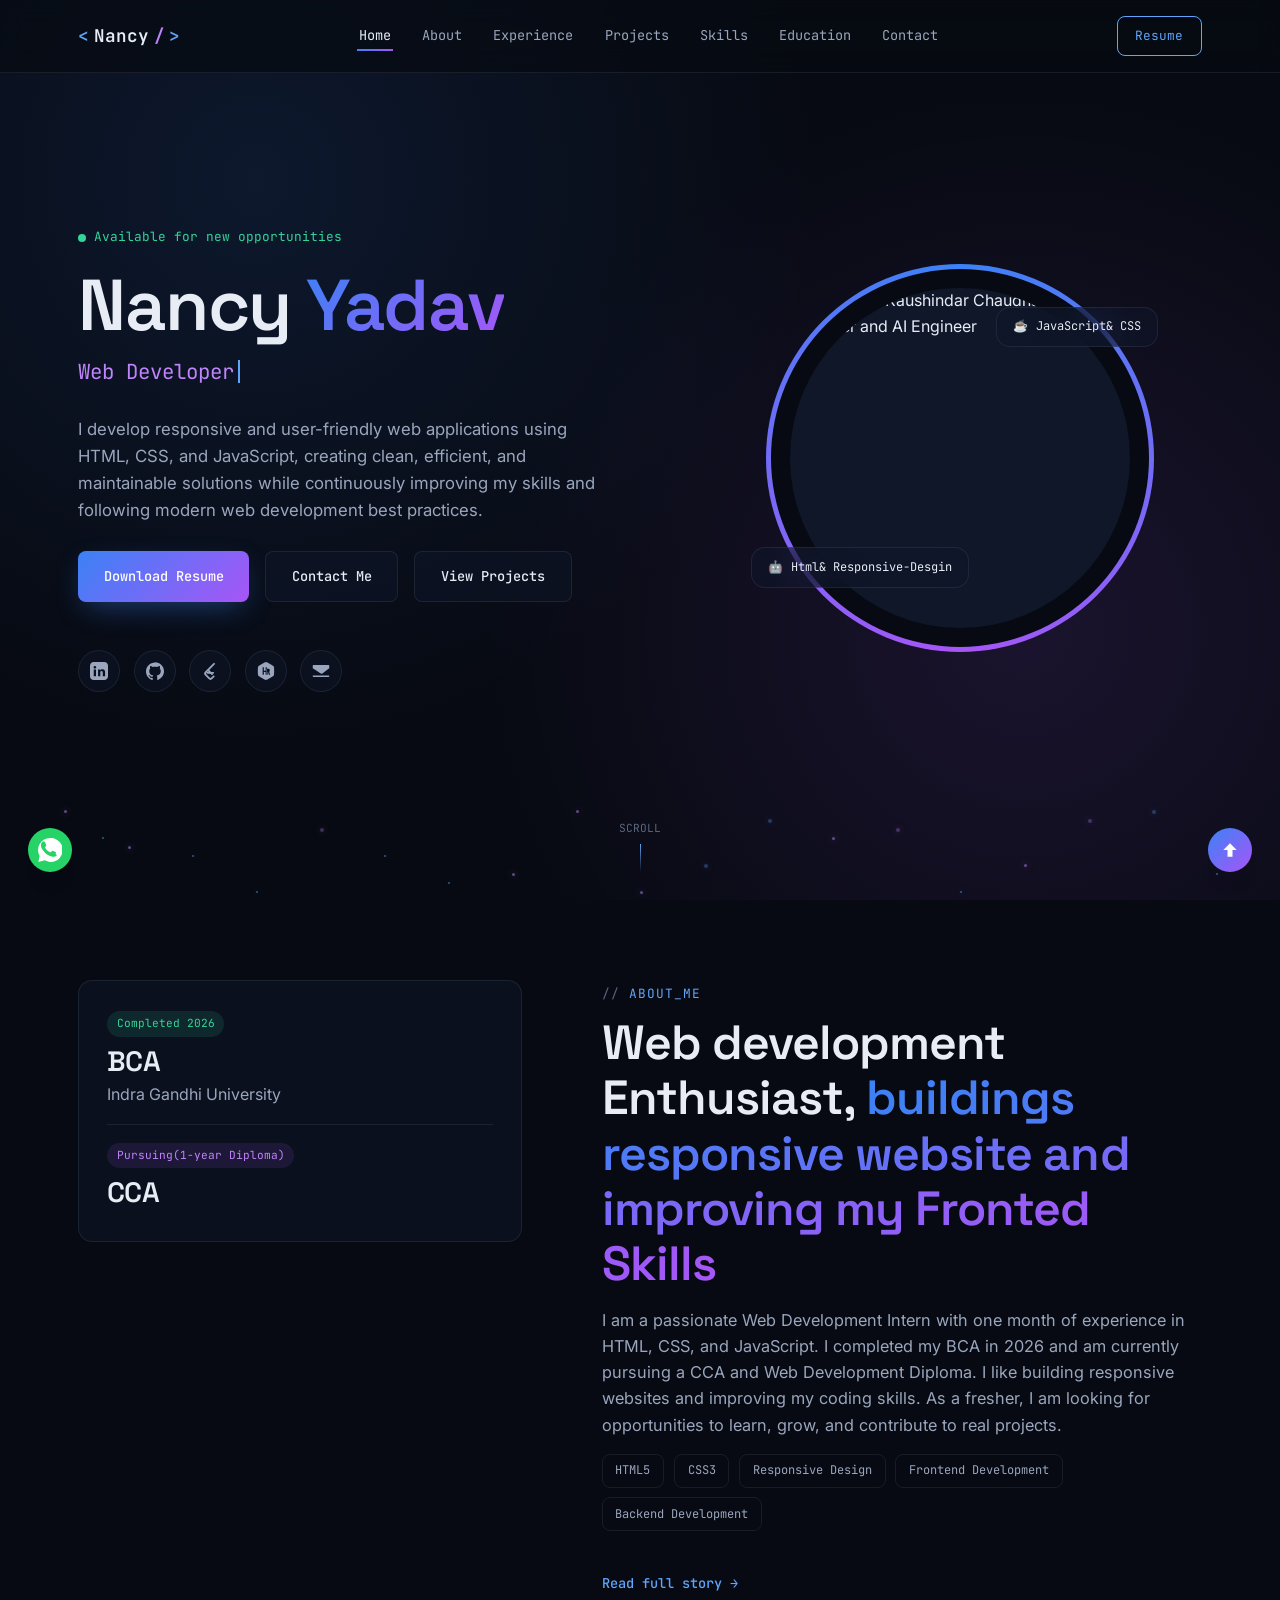
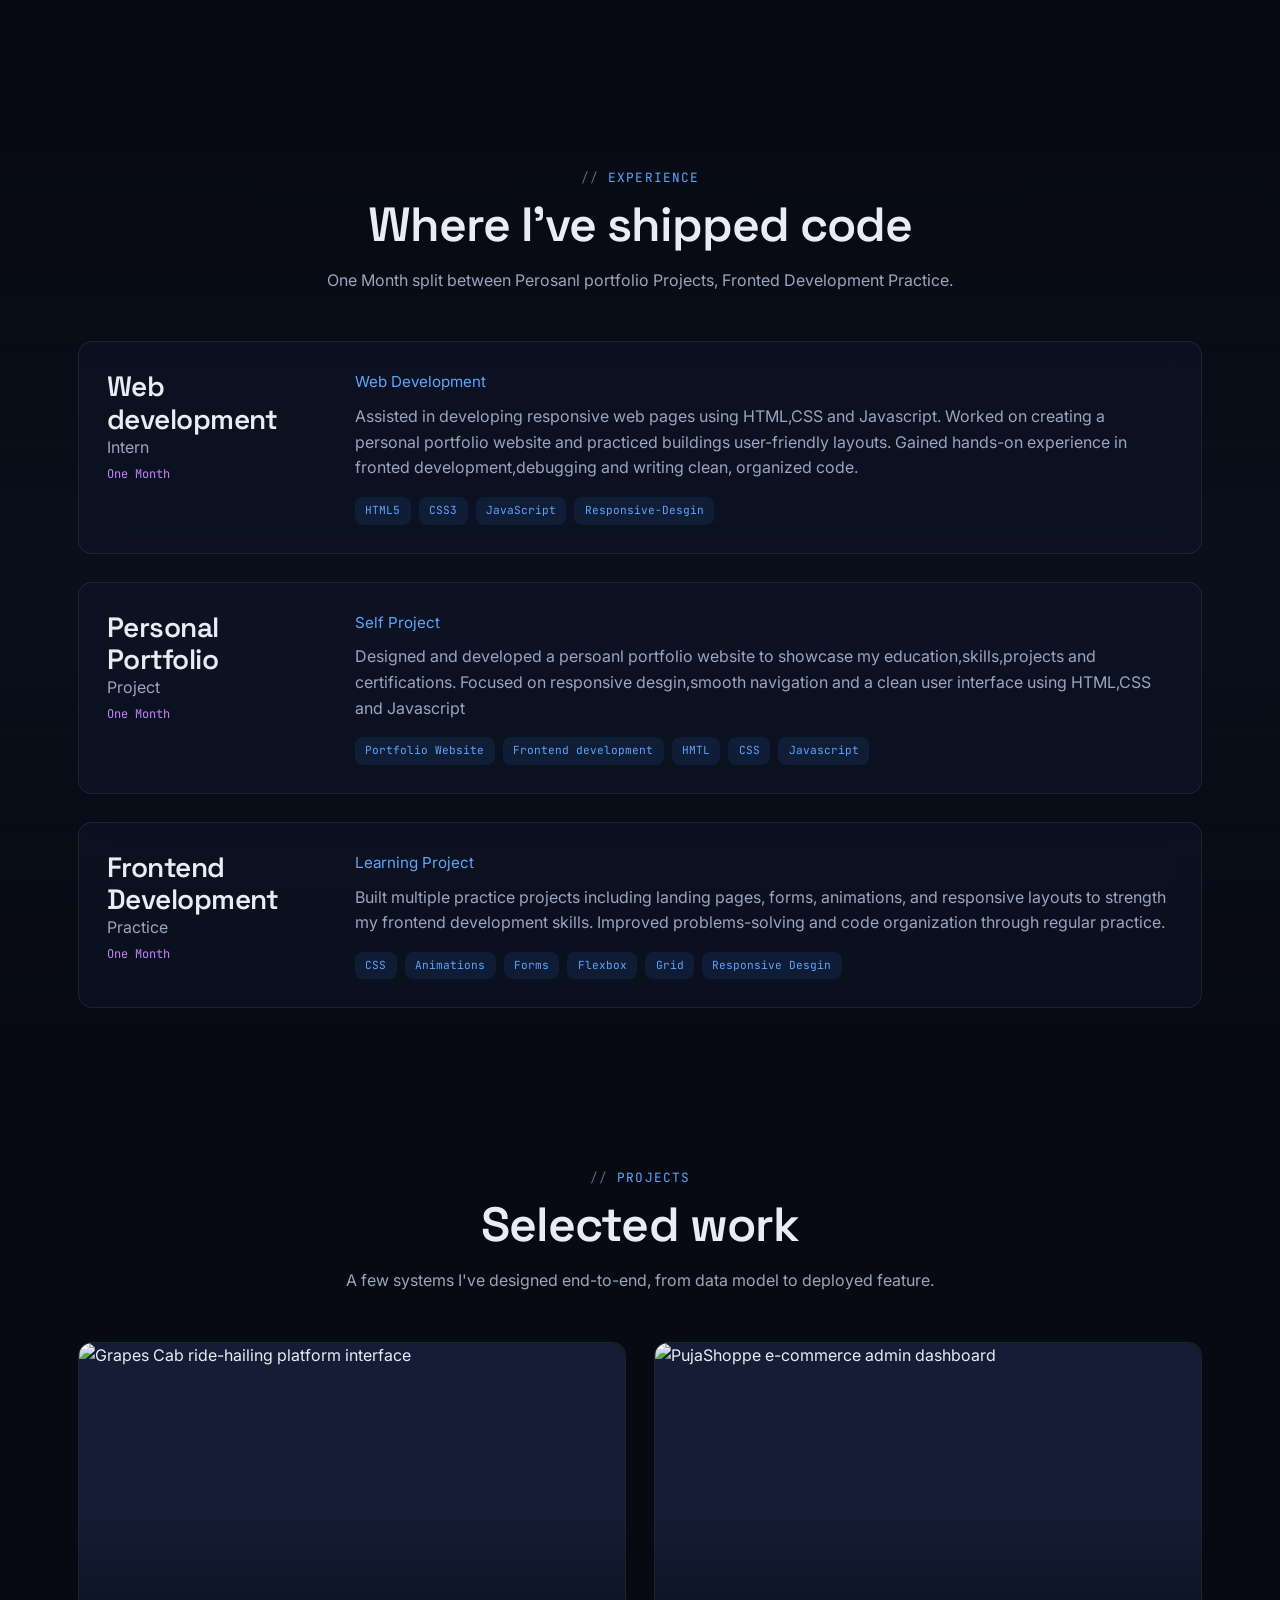
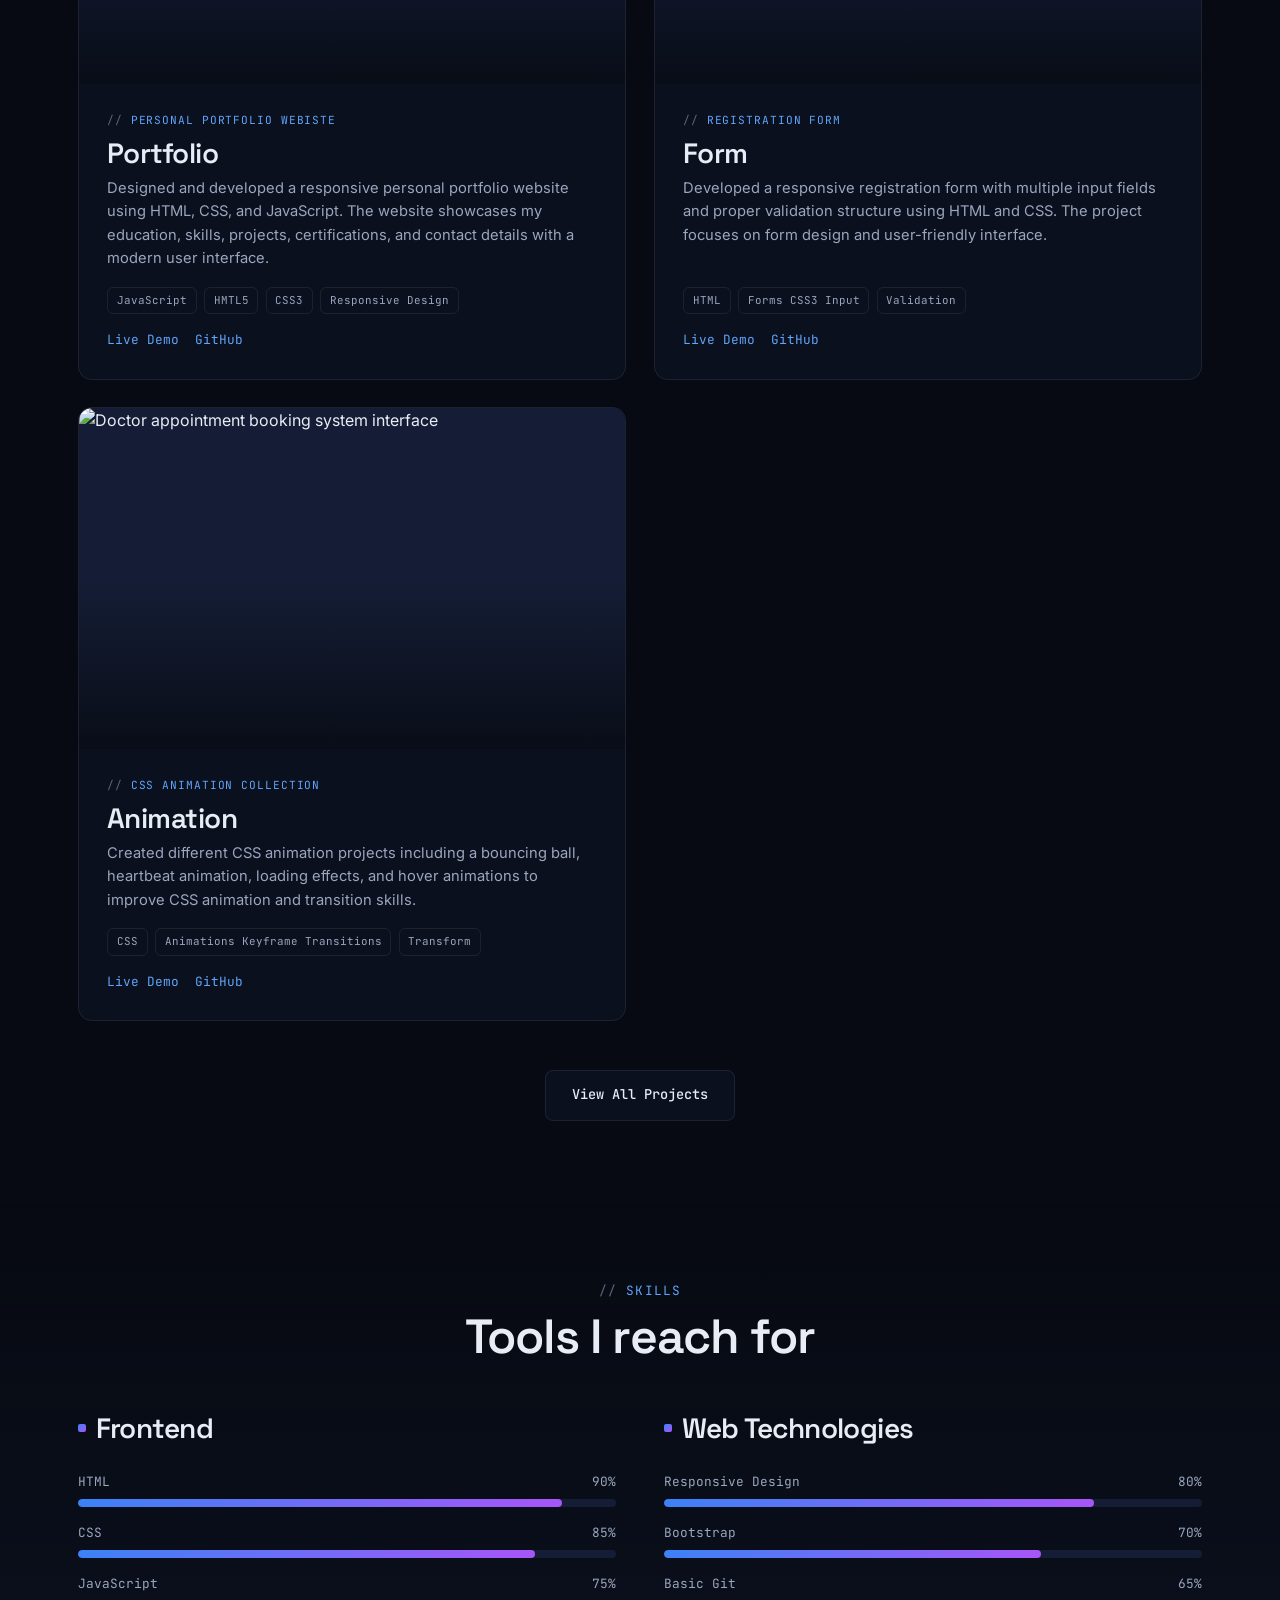
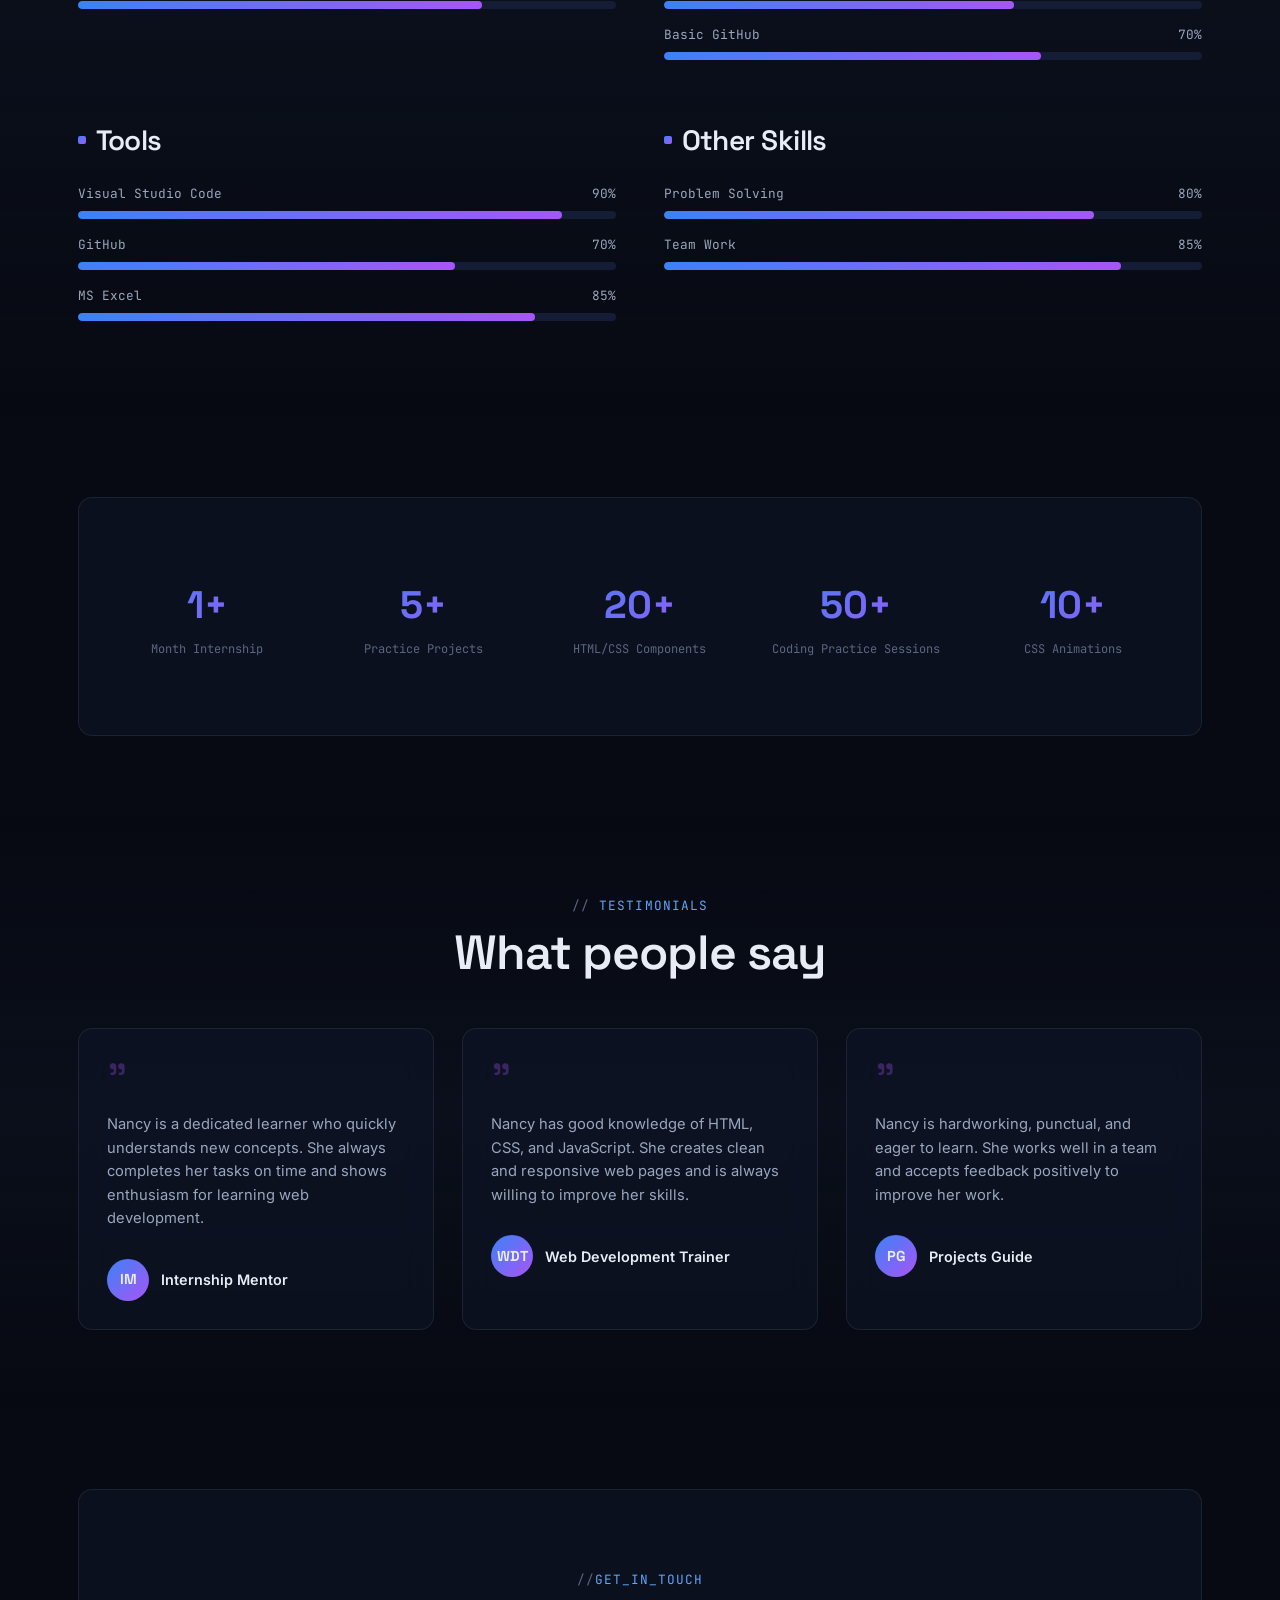
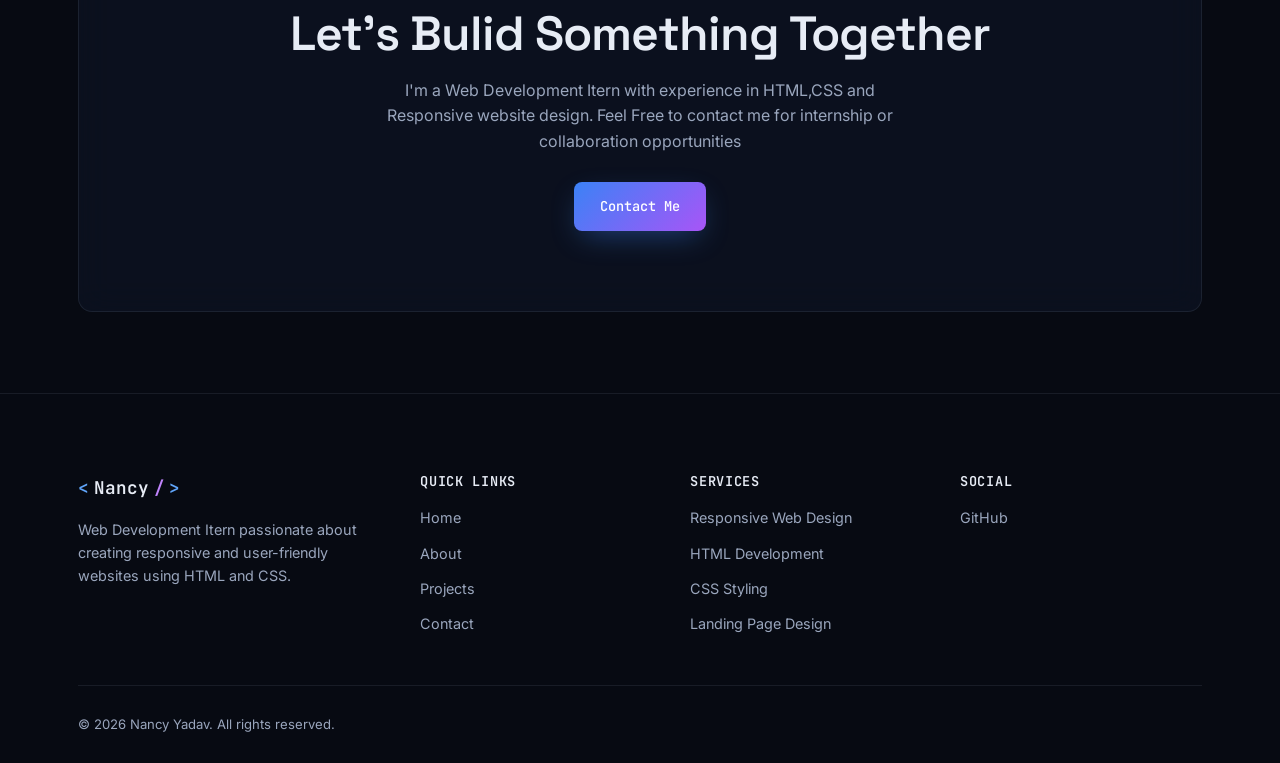
==== index.html @ 1455c785 "Add files via upload" ====
<!DOCTYPE html>
<html lang="en">
<head>
  <!-- ============ META / SEO ============ -->
  <meta charset="UTF-8">
  <meta name="viewport" content="width=device-width, initial-scale=1.0">
  <title>Nancy | Web Developer Portfolio</title>
  <meta name="description" content="Nancy personal portfolio showcasing web Development projects, Html,CSS Javascript Skills, internship experience and reponsive website deigns.">
  <meta name="keywords" content="Nancy, Web development, Front-End developer,Html, CSS,Javascript, Responsive Design, portfolio, Web development">
  <meta name="Author" content="Nancy">
  <meta name="google-site-verification" content="4IBK3HDi5_YxdnVA-ZzC8SNw-25kPVwUrpj1m1ZrVto" />
  <link rel="canonical" href="https://kaushindar.dev/">


  <!-- Open Graph -->
  <meta property="og:title" content="Kaushindar Chaudhary | Software Engineer & AI Engineer">
  <meta property="og:description" content="Software Engineer, AI Engineer, Java Backend Developer and Trainer — explore my projects, experience and skills.">
  <meta property="og:type" content="website">
  <meta property="og:url" content="https://kaushindar.dev/">
  <meta property="og:image" content="assets/images/profile.png">

  <!-- Twitter Card -->
  <meta name="twitter:card" content="summary_large_image">
  <meta name="twitter:title" content="Kaushindar Chaudhary | Software Engineer & AI Engineer">
  <meta name="twitter:description" content="Software Engineer, AI Engineer, Java Backend Developer and Trainer.">
  <meta name="twitter:image" content="assets/images/profile.png">

  <!-- Favicon -->
  <link rel="icon" type="image/png" href="assets/icons/favicon.png">

  <!-- ============ STYLESHEETS ============ -->
  <link rel="stylesheet" href="style.css">
  <link rel="stylesheet" href="responsive.css">
  <link rel="stylesheet" href="animations.css">
</head>
<body>

  <!-- ============================================================
       PAGE LOAD ANIMATION (CSS-only, fades out automatically)
       ============================================================ -->
  <div class="page-loader" aria-hidden="true">
    <div class="loader-mark"><span>&lt;</span><span>/</span><span>&gt;</span></div>
  </div>

  <!-- ============================================================
       CSS-ONLY ANIMATED PARTICLE BACKGROUND
       ============================================================ -->
  <div class="bg-fx" aria-hidden="true">
    <span></span><span></span><span></span><span></span><span></span>
    <span></span><span></span><span></span><span></span><span></span>
    <span></span><span></span><span></span><span></span><span></span>
    <span></span><span></span><span></span><span></span><span></span>
  </div>

  <!-- ============================================================
       NAVIGATION BAR
       ============================================================ -->
  <header>
    <nav class="navbar" aria-label="Primary navigation">
      <div class="container nav-inner">
        <a href="index.html" class="logo"><span class="bracket">&lt;</span>Nancy<span class="dot">/</span><span class="bracket">&gt;</span></a>

        <input type="checkbox" id="nav-toggle" class="nav-toggle-checkbox">

        <ul class="nav-links">
          <li><a href="index.html#home" class="active">Home</a></li>
          <li><a href="about.html">About</a></li>
          <li><a href="index.html#experience">Experience</a></li>
          <li><a href="projects.html">Projects</a></li>
          <li><a href="index.html#skills">Skills</a></li>
          <li><a href="about.html#education">Education</a></li>
          <li><a href="contact.html">Contact</a></li>
        </ul>

        <div class="nav-cta">
          <a href="assets/resume/Kaushindar_Resume.pdf" class="btn-resume-nav" download>Resume</a>
          <label for="nav-toggle" class="nav-toggle-label" aria-label="Toggle menu">
            <span></span><span></span><span></span>
          </label>
        </div>
      </div>
    </nav>
  </header>

  <main>
    <!-- ============================================================
         HERO SECTION
         ============================================================ -->
    <section class="hero" id="home">
      <div class="container hero-inner">

        <div class="hero-content reveal">
          <div class="hero-eyebrow"><span class="status-dot" aria-hidden="true"></span> Available for new opportunities</div>

          <h1 class="hero-name">Nancy <span class="gradient-text">Yadav</span></h1>

          <div class="typing-roles" aria-label="Software Engineer, AI Engineer, Java Backend Developer, Trainer">
            <span class="role-text">Web Developer</span><span class="cursor" aria-hidden="true"></span>
          </div>

          <p class="hero-intro">
            I develop responsive and user-friendly web applications using HTML, CSS, and JavaScript, creating clean, efficient, and maintainable solutions while continuously improving my skills and following modern web development best practices.
          </p>

          <div class="hero-ctas">
            <a href="assets/resume/Kaushindar_Resume.pdf" class="btn btn-primary" download>Download Resume</a>
            <a href="contact.html" class="btn btn-outline">Contact Me</a>
            <a href="projects.html" class="btn btn-outline">View Projects</a>
          </div>

          <div class="hero-socials" aria-label="Social media links">
            <a href="https://linkedin.com/in/kaushindar" class="social-icon" target="_blank" rel="noopener" aria-label="LinkedIn">
              <svg viewBox="0 0 24 24"><path d="M19 0h-14c-2.76 0-5 2.24-5 5v14c0 2.76 2.24 5 5 5h14c2.76 0 5-2.24 5-5v-14c0-2.76-2.24-5-5-5zm-11 19h-3v-9h3v9zm-1.5-10.27c-.97 0-1.75-.79-1.75-1.76s.78-1.76 1.75-1.76 1.75.79 1.75 1.76-.78 1.76-1.75 1.76zm13.5 10.27h-3v-4.5c0-1.07-.02-2.45-1.5-2.45-1.5 0-1.73 1.17-1.73 2.37v4.58h-3v-9h2.88v1.23h.04c.4-.75 1.38-1.54 2.84-1.54 3.04 0 3.6 2 3.6 4.59v4.72z"/></svg>
            </a>
            <a href="https://github.com/kaushindar" class="social-icon" target="_blank" rel="noopener" aria-label="GitHub">
              <svg viewBox="0 0 24 24"><path d="M12 .5c-6.63 0-12 5.37-12 12 0 5.3 3.44 9.8 8.21 11.39.6.11.82-.26.82-.58 0-.29-.01-1.04-.02-2.04-3.34.72-4.04-1.61-4.04-1.61-.55-1.39-1.34-1.76-1.34-1.76-1.09-.75.08-.73.08-.73 1.2.08 1.84 1.24 1.84 1.24 1.07 1.83 2.81 1.3 3.5.99.11-.78.42-1.3.76-1.6-2.67-.3-5.47-1.34-5.47-5.93 0-1.31.47-2.38 1.24-3.22-.12-.3-.54-1.52.12-3.18 0 0 1.01-.32 3.3 1.23.96-.27 1.98-.4 3-.4s2.04.13 3 .4c2.29-1.55 3.3-1.23 3.3-1.23.66 1.66.24 2.88.12 3.18.77.84 1.24 1.91 1.24 3.22 0 4.6-2.81 5.62-5.49 5.92.43.37.81 1.1.81 2.22 0 1.6-.01 2.89-.01 3.29 0 .32.21.7.82.58 4.77-1.59 8.21-6.09 8.21-11.39 0-6.63-5.37-12-12-12z"/></svg>
            </a>
            <a href="https://leetcode.com/kaushindar" class="social-icon" target="_blank" rel="noopener" aria-label="LeetCode">
              <svg viewBox="0 0 24 24"><path d="M16.5 1.5l-9 9-2 2a4 4 0 0 0 0 5.66l4.3 4.3a4 4 0 0 0 5.66 0l2.3-2.3a1.2 1.2 0 0 0-1.7-1.7l-2.3 2.3a1.6 1.6 0 0 1-2.26 0l-4.3-4.3a1.6 1.6 0 0 1 0-2.26l2-2 4.7 4.7a1.2 1.2 0 0 0 1.7-1.7L11 10.6l7.2-7.2a1.2 1.2 0 0 0-1.7-1.9z"/><rect x="7" y="13.2" width="10.5" height="2.3" rx="1.1"/></svg>
            </a>
            <a href="https://hackerrank.com/kaushindar" class="social-icon" target="_blank" rel="noopener" aria-label="HackerRank">
              <svg viewBox="0 0 24 24"><path d="M12 0c1.285 0 9.75 4.886 10.392 6 .645 1.115.645 10.885 0 12C21.75 19.114 13.286 24 12 24c-1.286 0-9.75-4.886-10.395-6-.642-1.115-.642-10.885 0-12C2.25 4.886 10.715 0 12 0zM7.5 17h1.6v-3.7h2.4V17h1.6V7h-1.6v4.7H9.1V7H7.5v10zm9.6-5.6c0-1.6-.6-2.4-2.2-2.4h-2.3V17h1.6v-3.6h.5l1.2 3.6h1.7l-1.4-3.9c.6-.3.9-1 .9-1.7z"/></svg>
            </a>
            <a href="mailto:kaushindar.dev@gmail.com" class="social-icon" aria-label="Email">
              <svg viewBox="0 0 24 24"><path d="M2 4h20a1 1 0 0 1 1 1v14a1 1 0 0 1-1 1H2a1 1 0 0 1-1-1V5a1 1 0 0 1 1-1zm19.4 2.1l-9.4 7-9.4-7H21.4zM1 8.4V18h22V8.4l-9.6 7.1a1 1 0 0 1-1.2 0L1 8.4z"/></svg>
            </a>
          </div>
        </div>

        <div class="hero-visual reveal-scale delay-2">
          <div class="portrait-frame">
            <div class="portrait-ring" aria-hidden="true"></div>
            <div class="portrait-photo">
              <img src="assets/images/profile.png" alt="Portrait of Kaushindar Chaudhary, Software Engineer and AI Engineer" width="360" height="360">
            </div>
            <div class="float-chip glass-panel chip-1"><span aria-hidden="true">☕</span> JavaScript&amp; CSS</div>
            <div class="float-chip glass-panel chip-2"><span aria-hidden="true">🤖</span> Html&amp; Responsive-Desgin</div>
          </div>
        </div>

      </div>

      <a href="#about-preview" class="scroll-hint" aria-label="Scroll down">
        SCROLL
        <span class="scroll-line" aria-hidden="true"></span>
      </a>
    </section>

    <!-- ============================================================
         ABOUT PREVIEW SECTION
         ============================================================ -->
    <section class="section" id="about-preview">
      <div class="container">
        <div class="about-grid">

          <div class="glass-panel about-card reveal-left">
            <span class="edu-tag done">Completed 2026</span>
            <h3>BCA</h3>
            <p class="org" style="margin-top:0.3rem;">Indra Gandhi University</p>

            <div class="edu-current">
              <span class="edu-tag">Pursuing(1-year Diploma)</span>
              <h3>CCA</h3>
              <p class="org" style="margin-top:0.3rem;"></p>
            </div>
          </div>

          <div class="reveal-right delay-1">
            <span class="mono-label">about_me</span>
            <h2 style="margin-top:0.6rem;">Web development Enthusiast, <span class="gradient-text">buildings responsive website and improving my Fronted Skills</span></h2>
            <p style="margin-top:var(--space-sm); font-size:1.02rem;">
              I am a passionate Web Development Intern with one month of experience in HTML, CSS, and JavaScript. I completed my BCA in 2026 and am currently pursuing a CCA and Web Development Diploma.
               I like building responsive websites and improving my coding skills. As a fresher, I am looking for opportunities to learn, grow, and contribute to real projects.
            </p>
            <div class="passion-tags">
              <span>HTML5</span><span>CSS3</span><span>Responsive Design</span><span>Frontend Development</span><span>Backend Development</span>
            </div>
            <a href="about.html" class="btn btn-ghost" style="margin-top:var(--space-md);">Read full story</a>
          </div>

        </div>
      </div>
    </section>

    <!-- ============================================================
         EXPERIENCE SECTION
         ============================================================ -->
    <section class="section section-alt" id="experience">
      <div class="container">
        <div class="section-head reveal">
          <span class="mono-label">experience</span>
          <h2>Where I've shipped code</h2>
          <p>One Month split between Perosanl portfolio Projects, Fronted Development Practice.</p>
        </div>

        <div class="experience-list">

          <article class="exp-card glass-panel lift-card reveal-left">
            <div class="exp-meta">
              <h3>Web development</h3>
              <span class="org" style="color:var(--text-secondary);">Intern</span>
              <span class="exp-duration">One Month</span>
            </div>
            <div class="exp-body">
              <span class="exp-role">Web Development</span>
              <p>Assisted in developing responsive web pages using HTML,CSS and Javascript. Worked on creating a personal portfolio website 
                and practiced buildings user-friendly layouts. Gained hands-on experience in fronted development,debugging and writing clean, organized code.
              </p>
              <div class="exp-tags">
                <span>HTML5</span><span>CSS3</span><span>JavaScript</span><span>Responsive-Desgin</span>
              </div>
            </div>
          </article>

          <article class="exp-card glass-panel lift-card reveal-left delay-1">
            <div class="exp-meta">
              <h3>Personal Portfolio</h3>
              <span class="org" style="color:var(--text-secondary);">Project</span>
              <span class="exp-duration">One Month</span>
            </div>
            <div class="exp-body">
              <span class="exp-role">Self Project</span>
              <p>Designed and developed a persoanl portfolio website to showcase my education,skills,projects and certifications. Focused on responsive
                desgin,smooth navigation and a clean user interface using HTML,CSS and Javascript
              </p>
              <div class="exp-tags">
                <span>Portfolio Website</span><span>Frontend development</span><span>HMTL</span><span>CSS</span><span>Javascript</span>
              </div>
            </div>
          </article>

          <article class="exp-card glass-panel lift-card reveal-left delay-2">
            <div class="exp-meta">
              <h3>Frontend Development</h3>
              <span class="org" style="color:var(--text-secondary);">Practice</span>
              <span class="exp-duration">One Month</span>
            </div>
            <div class="exp-body">
              <span class="exp-role">Learning Project</span>
              <p>Built multiple practice projects including landing pages, forms, animations, and responsive layouts to strength my frontend development
                skills. Improved problems-solving and code organization through regular practice.
              </p>
              <div class="exp-tags">
                <span>CSS</span><span>Animations</span><span>Forms</span><span>Flexbox</span><span>Grid</span><span>Responsive Desgin</span>
              </div>
            </div>
          </article>

        </div>
      </div>
    </section>

    <!-- ============================================================
         PROJECTS PREVIEW SECTION
         ============================================================ -->
    <section class="section" id="projects-preview">
      <div class="container">
        <div class="section-head reveal">
          <span class="mono-label">projects</span>
          <h2>Selected work</h2>
          <p>A few systems I've designed end-to-end, from data model to deployed feature.</p>
        </div>

        <div class="projects-grid">
          <article class="project-card glass-panel reveal-scale delay-1">
            <div class="project-thumb">
              <img src="assets/images/project2.jpg" alt="Grapes Cab ride-hailing platform interface" loading="lazy">
            </div>
            <div class="project-body">
              <span class="mono-label">Personal Portfolio Webiste</span>
              <h3>Portfolio</h3>
              <p>Designed and developed a responsive personal portfolio website using HTML, CSS, and JavaScript. The website showcases my education,
                 skills, projects, certifications, and contact details with a modern user interface.</p>
              <div class="project-tags">
                <span>JavaScript</span><span>HMTL5</span><span>CSS3</span><span>Responsive Design</span>
              </div>
              <div class="project-links">
                <a href="#" target="_blank" rel="noopener">Live Demo</a>
                <a href="#" target="_blank" rel="noopener">GitHub</a>
              </div>
            </div>
          </article>

          <article class="project-card glass-panel reveal-scale delay-2">
            <div class="project-thumb">
              <img src="assets/images/project3.jpg" alt="PujaShoppe e-commerce admin dashboard" loading="lazy">
            </div>
            <div class="project-body">
              <span class="mono-label">Registration Form</span>
              <h3>Form</h3>
              <p>Developed a responsive registration form with multiple input fields and proper validation structure using HTML and CSS.
                 The project focuses on form design and user-friendly interface.</p>
              <div class="project-tags">
                <span>HTML</span><span>Forms CSS3 Input</span><span>Validation</span>
              </div>
              <div class="project-links">
                <a href="#" target="_blank" rel="noopener">Live Demo</a>
                <a href="#" target="_blank" rel="noopener">GitHub</a>
              </div>
            </div>
          </article>

          <article class="project-card glass-panel reveal-scale delay-3">
            <div class="project-thumb">
              <img src="assets/images/project4.jpg" alt="Doctor appointment booking system interface" loading="lazy">
            </div>
            <div class="project-body">
              <span class="mono-label">CSS Animation Collection</span>
              <h3>Animation</h3>
              <p>Created different CSS animation projects including a bouncing ball, heartbeat animation, loading effects, 
                and hover animations to improve CSS animation and transition skills.</p>
              <div class="project-tags">
                <span>CSS</span><span>Animations Keyframe Transitions</span><span>Transform</span>
              </div>
              <div class="project-links">
                <a href="#" target="_blank" rel="noopener">Live Demo</a>
                <a href="#" target="_blank" rel="noopener">GitHub</a>
              </div>
            </div>
          </article>

        </div>

        <div style="text-align:center; margin-top:var(--space-lg);">
          <a href="projects.html" class="btn btn-outline">View All Projects</a>
        </div>
      </div>
    </section>

    <!-- ============================================================
         SKILLS SECTION
         ============================================================ -->
    <section class="section section-alt" id="skills">
      <div class="container">
        <div class="section-head reveal">
          <span class="mono-label">skills</span>
          <h2>Tools I reach for</h2>
        </div>

        <div class="skills-grid">

          <div class="skill-group reveal-left">
            <h3>Frontend</h3>
            <div class="skill-bar-item">
              <div class="skill-bar-label"><span>HTML</span><span>90%</span></div>
              <div class="skill-bar-track"><div class="skill-bar-fill" style="--fill:90%;"></div></div>
            </div>
            <div class="skill-bar-item">
              <div class="skill-bar-label"><span>CSS</span><span>85%</span></div>
              <div class="skill-bar-track"><div class="skill-bar-fill" style="--fill:85%;"></div></div>
            </div>
            <div class="skill-bar-item">
              <div class="skill-bar-label"><span>JavaScript</span><span>75%</span></div>
              <div class="skill-bar-track"><div class="skill-bar-fill" style="--fill:75%;"></div></div>
            </div>
          </div>

          <div class="skill-group reveal-right">
            <h3>Web Technologies</h3>
            <div class="skill-bar-item">
              <div class="skill-bar-label"><span>Responsive Design</span><span>80%</span></div>
              <div class="skill-bar-track"><div class="skill-bar-fill" style="--fill:80%;"></div></div>
            </div>
            <div class="skill-bar-item">
              <div class="skill-bar-label"><span>Bootstrap</span><span>70%</span></div>
              <div class="skill-bar-track"><div class="skill-bar-fill" style="--fill:70%;"></div></div>
            </div>
            <div class="skill-bar-item">
              <div class="skill-bar-label"><span>Basic Git</span><span>65%</span></div>
              <div class="skill-bar-track"><div class="skill-bar-fill" style="--fill:65%;"></div></div>
            </div>
            <div class="skill-bar-item">
              <div class="skill-bar-label"><span>Basic GitHub</span><span>70%</span></div>
              <div class="skill-bar-track"><div class="skill-bar-fill" style="--fill:70%;"></div></div>
            </div>
          </div>

          <div class="skill-group reveal-left delay-1">
            <h3>Tools</h3>
            <div class="skill-bar-item">
              <div class="skill-bar-label"><span>Visual Studio Code</span><span>90%</span></div>
              <div class="skill-bar-track"><div class="skill-bar-fill" style="--fill:90%;"></div></div>
            </div>
            <div class="skill-bar-item">
              <div class="skill-bar-label"><span>GitHub</span><span>70%</span></div>
              <div class="skill-bar-track"><div class="skill-bar-fill" style="--fill:70%;"></div></div>
            </div>
            <div class="skill-bar-item">
              <div class="skill-bar-label"><span>MS Excel</span><span>85%</span></div>
              <div class="skill-bar-track"><div class="skill-bar-fill" style="--fill:85%;"></div></div>
            </div>
          </div>

          <div class="skill-group reveal-right delay-1">
            <h3>Other Skills</h3>
            <div class="skill-bar-item">
              <div class="skill-bar-label"><span>Problem Solving</span><span>80%</span></div>
              <div class="skill-bar-track"><div class="skill-bar-fill" style="--fill:80%;"></div></div>
            </div>
            <div class="skill-bar-item">
              <div class="skill-bar-label"><span>Team Work</span><span>85%</span></div>
              <div class="skill-bar-track"><div class="skill-bar-fill" style="--fill:85%;"></div></div>
            </div>
          </div>

        </div>
      </div>
    </section>

    <!-- ============================================================
         ACHIEVEMENTS / STATS SECTION
         ============================================================ -->
    <section class="section" id="achievements">
      <div class="container">
        <div class="glass-panel stats-strip reveal-scale" style="padding:var(--space-lg) var(--space-md);">
          <div class="stat-item">
            <div class="stat-number gradient-text">1+</div>
            <div class="stat-label">Month Internship</div>
          </div>
          <div class="stat-item">
            <div class="stat-number gradient-text">5+</div>
            <div class="stat-label">Practice Projects</div>
          </div>
          <div class="stat-item">
            <div class="stat-number gradient-text">20+</div>
            <div class="stat-label">HTML/CSS Components</div>
          </div>
          <div class="stat-item">
            <div class="stat-number gradient-text">50+</div>
            <div class="stat-label">Coding Practice Sessions</div>
          </div>
          <div class="stat-item">
            <div class="stat-number gradient-text">10+</div>
            <div class="stat-label">CSS Animations</div>
          </div>
        </div>
      </div>
    </section>

    <!-- ============================================================
         TESTIMONIALS SECTION
         ============================================================ -->
    <section class="section section-alt" id="testimonials">
      <div class="container">
        <div class="section-head reveal">
          <span class="mono-label">testimonials</span>
          <h2>What people say</h2>
        </div>

        <div class="testimonial-grid">

          <div class="glass-panel testimonial-card reveal-scale">
            <div class="quote-mark" aria-hidden="true">"</div>
            <p>Nancy is a dedicated learner who quickly understands new concepts. 
              She always completes her tasks on time and shows enthusiasm for learning web development.</p>
            <div class="testimonial-author">
              <div class="author-avatar">IM</div>
              <div>
                <div class="author-name">Internship Mentor</div>
                <div class="author-role"></div>
              </div>
            </div>
          </div>

          <div class="glass-panel testimonial-card reveal-scale delay-1">
            <div class="quote-mark" aria-hidden="true">"</div>
            <p>Nancy has good knowledge of HTML, CSS, and JavaScript. She creates clean and responsive web pages
               and is always willing to improve her skills.</p>
            <div class="testimonial-author">
              <div class="author-avatar">WDT</div>
              <div>
                <div class="author-name">Web Development Trainer</div>
                <div class="author-role"></div>
              </div>
            </div>
          </div>

          <div class="glass-panel testimonial-card reveal-scale delay-2">
            <div class="quote-mark" aria-hidden="true">"</div>
            <p>Nancy is hardworking, punctual, and eager to learn. She works well in a team and accepts feedback positively to improve her work.</p>
            <div class="testimonial-author">
              <div class="author-avatar">PG</div>
              <div>
                <div class="author-name">Projects Guide</div>
                <div class="author-role"></div>
              </div>
            </div>
          </div>

        </div>
      </div>
    </section>

    <!-- ============================================================
         CONTACT CTA SECTION
         ============================================================ -->
    <section class="section" id="contact-cta">
      <div class="container">
        <div class="glass-panel reveal-scale" style="padding:var(--space-xl) var(--space-md); text-align:center;">
          <span class="mono-label" style="justify-content:center; display:flex;">get_in_touch</span>
          <h2 style="margin-top:var(--space-sm);">Let's Bulid Something Together</h2>
          <p style="max-width:520px; margin:var(--space-sm) auto 0;">I'm a Web Development Itern with experience in HTML,CSS and Responsive website design. Feel Free to contact me for internship or collaboration opportunities</p>
          <div style="margin-top:var(--space-md);">
            <a href="contact.html" class="btn btn-primary">Contact Me</a>
          </div>
        </div>
      </div>
    </section>
  </main>

  <!-- ============================================================
       FOOTER
       ============================================================ -->
  <footer class="site-footer">
    <div class="container">
      <div class="footer-grid">

        <div class="footer-brand">
          <a href="index.html" class="logo"><span class="bracket">&lt;</span>Nancy<span class="dot">/</span><span class="bracket">&gt;</span></a>
          <p>Web Development Itern passionate about creating responsive and user-friendly websites using HTML and CSS.</p>
        </div>

        <div class="footer-col">
          <h4>Quick Links</h4>
          <ul>
            <li><a href="index.html">Home</a></li>
            <li><a href="about.html">About</a></li>
            <li><a href="projects.html">Projects</a></li>
            <li><a href="contact.html">Contact</a></li>
          </ul>
        </div>

        <div class="footer-col">
          <h4>Services</h4>
          <ul>
            <li><a href="index.html#experience">Responsive Web Design</a></li>
            <li><a href="index.html#skills">HTML Development</a></li>
            <li><a href="index.html#experience">CSS Styling</a></li>
            <li><a href="certifications.html">Landing Page Design</a></li>
          </ul>
        </div>

        <div class="footer-col">
          <h4>Social</h4>
          <ul>
            <li><a href="https://github.com/kaushindar" target="_blank" rel="noopener">GitHub</a></li> 
          </ul>
        </div>
      </div>

      <div class="footer-bottom">
        <p>&copy; 2026 Nancy Yadav. All rights reserved.</p>
        <div class="footer-socials">
        </div>
      </div>
    </div>
  </footer>

  <!-- ============================================================
       FLOATING ACTION BUTTONS
       ============================================================ -->
  <a href="https://wa.me/910000000000" class="float-btn whatsapp-float" target="_blank" rel="noopener" aria-label="Chat on WhatsApp">
    <svg viewBox="0 0 24 24"><path d="M12 0a12 12 0 0 0-10.4 17.9L.4 24l6.3-1.65A12 12 0 1 0 12 0zm6.95 16.95c-.3.85-1.7 1.6-2.65 1.75-.7.1-1.55.15-2.5-.15-.6-.2-1.35-.4-2.3-.85-4.05-1.75-6.7-5.8-6.9-6.05-.2-.25-1.65-2.2-1.65-4.2 0-2 1.05-2.95 1.4-3.35.35-.4.8-.5 1.05-.5h.75c.25 0 .55-.05.85.65.3.7 1.05 2.5 1.15 2.7.1.2.15.4.05.65-.1.25-.15.4-.35.6-.2.25-.4.55-.55.7-.2.2-.4.45-.2.85.7 1.4 1.6 2.45 2.85 3.3 1.25.85 2 1.05 2.3 1.2.3.1.5.1.7-.05.2-.2.85-.95 1.1-1.3.25-.35.5-.3.8-.2.3.1 2.05.95 2.4 1.15.35.2.6.3.65.45.05.15.05.85-.25 1.7z"/></svg>
  </a>

  <a href="#home" class="float-btn back-to-top" aria-label="Back to top">
    <svg viewBox="0 0 24 24"><path d="M12 4l-8 8h5v8h6v-8h5z"/></svg>
  </a>

</body>
</html>
---- style.css ----
/* ============================================================
   KAUSHINDAR CHAUDHARY — PORTFOLIO
   style.css — Core design tokens, layout & components
   ============================================================ */

/* ---------- 1. FONT IMPORTS ---------- */
@import url('https://fonts.googleapis.com/css2?family=Space+Grotesk:wght@400;500;600;700&family=Inter:wght@400;500;600;700&family=JetBrains+Mono:wght@400;500;600&display=swap');

/* ---------- 2. DESIGN TOKENS (CSS VARIABLES) ---------- */
:root {
  /* Color system */
  --bg-base: #070a12;
  --bg-panel: #0f1729;
  --bg-panel-raised: #141d35;
  --bg-glass: rgba(15, 23, 41, 0.55);
  --border-glass: rgba(148, 163, 184, 0.12);

  --accent-blue: #3b82f6;
  --accent-blue-soft: #60a5fa;
  --accent-violet: #a855f7;
  --accent-violet-soft: #c084fc;

  --text-primary: #e7ecf5;
  --text-secondary: #9aa6bd;
  --text-muted: #5b6680;

  --success: #34d399;

  /* Gradients */
  --gradient-brand: linear-gradient(135deg, var(--accent-blue) 0%, var(--accent-violet) 100%);
  --gradient-bg: radial-gradient(circle at 20% 20%, rgba(59,130,246,0.12), transparent 45%),
                 radial-gradient(circle at 80% 70%, rgba(168,85,247,0.12), transparent 45%),
                 var(--bg-base);

  /* Typography */
  --font-display: 'Space Grotesk', sans-serif;
  --font-body: 'Inter', sans-serif;
  --font-mono: 'JetBrains Mono', monospace;

  /* Spacing scale */
  --space-xs: 0.5rem;
  --space-sm: 1rem;
  --space-md: 1.75rem;
  --space-lg: 3rem;
  --space-xl: 5rem;
  --space-2xl: 8rem;

  /* Layout */
  --container-width: 1180px;
  --radius-sm: 8px;
  --radius-md: 14px;
  --radius-lg: 24px;

  /* Shadows / glow */
  --glow-blue: 0 0 40px rgba(59, 130, 246, 0.25);
  --glow-violet: 0 0 40px rgba(168, 85, 247, 0.25);
  --shadow-card: 0 20px 50px -20px rgba(0, 0, 0, 0.5);

  /* Motion */
  --ease-out: cubic-bezier(0.16, 1, 0.3, 1);
  --transition-fast: 0.2s var(--ease-out);
  --transition-med: 0.4s var(--ease-out);
}

/* ---------- 3. RESET ---------- */
*, *::before, *::after { box-sizing: border-box; margin: 0; padding: 0; }

html {
  scroll-behavior: smooth;
  font-size: 100%;
}

@media (prefers-reduced-motion: reduce) {
  html { scroll-behavior: auto; }
  *, *::before, *::after {
    animation-duration: 0.01ms !important;
    animation-iteration-count: 1 !important;
    transition-duration: 0.01ms !important;
    scroll-behavior: auto !important;
  }
}

body {
  background: var(--gradient-bg);
  background-attachment: fixed;
  color: var(--text-primary);
  font-family: var(--font-body);
  line-height: 1.6;
  overflow-x: hidden;
  -webkit-font-smoothing: antialiased;
}

img { max-width: 100%; display: block; }
a { color: inherit; text-decoration: none; }
ul { list-style: none; }
button { font-family: inherit; cursor: pointer; border: none; background: none; color: inherit; }
input, textarea { font-family: inherit; color: inherit; }

::selection { background: var(--accent-violet); color: #fff; }

/* Visible keyboard focus for accessibility */
a:focus-visible,
button:focus-visible,
input:focus-visible,
textarea:focus-visible {
  outline: 2px solid var(--accent-blue-soft);
  outline-offset: 3px;
  border-radius: var(--radius-sm);
}

/* ---------- 4. TYPOGRAPHY ---------- */
h1, h2, h3, h4 {
  font-family: var(--font-display);
  font-weight: 600;
  line-height: 1.15;
  letter-spacing: -0.02em;
  color: var(--text-primary);
}

h1 { font-size: clamp(2.5rem, 6vw, 4.5rem); }
h2 { font-size: clamp(2rem, 4vw, 3rem); }
h3 { font-size: clamp(1.3rem, 2.5vw, 1.75rem); }

p { color: var(--text-secondary); }

.mono-label {
  font-family: var(--font-mono);
  font-size: 0.8rem;
  letter-spacing: 0.08em;
  color: var(--accent-blue-soft);
  text-transform: uppercase;
}

.mono-label::before { content: "// "; color: var(--text-muted); }

.gradient-text {
  background: var(--gradient-brand);
  -webkit-background-clip: text;
  background-clip: text;
  color: transparent;
}

/* ---------- 5. LAYOUT HELPERS ---------- */
.container {
  width: 100%;
  max-width: var(--container-width);
  margin: 0 auto;
  padding: 0 var(--space-md);
}

.section {
  padding: var(--space-2xl) 0;
  position: relative;
}

.section-head {
  text-align: center;
  max-width: 640px;
  margin: 0 auto var(--space-lg);
}

.section-head .mono-label { display: block; margin-bottom: var(--space-xs); }

.section-head p { margin-top: var(--space-sm); }

.section-alt {
  background: linear-gradient(180deg, transparent, rgba(15, 23, 41, 0.4), transparent);
}

/* ---------- 6. GLASSMORPHISM PANEL ---------- */
.glass-panel {
  background: var(--bg-glass);
  border: 1px solid var(--border-glass);
  border-radius: var(--radius-md);
  backdrop-filter: blur(16px);
  -webkit-backdrop-filter: blur(16px);
}

/* ---------- 7. BACKGROUND FX (CSS-only particles) ---------- */
.bg-fx {
  position: fixed;
  inset: 0;
  z-index: -1;
  overflow: hidden;
  pointer-events: none;
}

.bg-fx span {
  position: absolute;
  display: block;
  width: 3px;
  height: 3px;
  border-radius: 50%;
  background: var(--accent-blue-soft);
  opacity: 0.5;
  box-shadow: 0 0 8px var(--accent-blue-soft);
  animation: floatParticle 18s linear infinite;
}

.bg-fx span:nth-child(odd) { background: var(--accent-violet-soft); box-shadow: 0 0 8px var(--accent-violet-soft); }
.bg-fx span:nth-child(2n) { width: 2px; height: 2px; animation-duration: 24s; }
.bg-fx span:nth-child(3n) { width: 4px; height: 4px; animation-duration: 30s; opacity: 0.3; }

.bg-fx span:nth-child(1) { left: 5%; top: 90%; animation-delay: 0s; }
.bg-fx span:nth-child(2) { left: 15%; top: 95%; animation-delay: -3s; }
.bg-fx span:nth-child(3) { left: 25%; top: 92%; animation-delay: -6s; }
.bg-fx span:nth-child(4) { left: 35%; top: 98%; animation-delay: -9s; }
.bg-fx span:nth-child(5) { left: 45%; top: 90%; animation-delay: -1s; }
.bg-fx span:nth-child(6) { left: 55%; top: 96%; animation-delay: -12s; }
.bg-fx span:nth-child(7) { left: 65%; top: 93%; animation-delay: -4s; }
.bg-fx span:nth-child(8) { left: 75%; top: 99%; animation-delay: -15s; }
.bg-fx span:nth-child(9) { left: 85%; top: 91%; animation-delay: -7s; }
.bg-fx span:nth-child(10) { left: 95%; top: 97%; animation-delay: -10s; }
.bg-fx span:nth-child(11) { left: 10%; top: 94%; animation-delay: -18s; }
.bg-fx span:nth-child(12) { left: 90%; top: 90%; animation-delay: -2s; }
.bg-fx span:nth-child(13) { left: 50%; top: 99%; animation-delay: -20s; }
.bg-fx span:nth-child(14) { left: 30%; top: 95%; animation-delay: -14s; }
.bg-fx span:nth-child(15) { left: 70%; top: 92%; animation-delay: -8s; }
.bg-fx span:nth-child(16) { left: 20%; top: 99%; animation-delay: -22s; }
.bg-fx span:nth-child(17) { left: 80%; top: 96%; animation-delay: -5s; }
.bg-fx span:nth-child(18) { left: 60%; top: 91%; animation-delay: -16s; }
.bg-fx span:nth-child(19) { left: 40%; top: 97%; animation-delay: -11s; }
.bg-fx span:nth-child(20) { left: 8%; top: 93%; animation-delay: -19s; }

/* ============================================================
   NAVIGATION
   ============================================================ */
.navbar {
  position: fixed;
  top: 0;
  left: 0;
  right: 0;
  z-index: 1000;
  padding: var(--space-sm) 0;
  background: rgba(7, 10, 18, 0.7);
  border-bottom: 1px solid var(--border-glass);
  backdrop-filter: blur(14px);
  -webkit-backdrop-filter: blur(14px);
}

.nav-inner {
  display: flex;
  align-items: center;
  justify-content: space-between;
  gap: var(--space-md);
}

.logo {
  font-family: var(--font-mono);
  font-weight: 600;
  font-size: 1.1rem;
  display: flex;
  align-items: center;
  gap: 0.3rem;
  color: var(--text-primary);
}

.logo .bracket { color: var(--accent-blue-soft); }
.logo .dot { color: var(--accent-violet-soft); animation: pulseGlow 2.4s ease-in-out infinite; }

.nav-links {
  display: flex;
  align-items: center;
  gap: var(--space-md);
  font-family: var(--font-mono);
  font-size: 0.85rem;
}

.nav-links a {
  position: relative;
  padding: 0.4rem 0.1rem;
  color: var(--text-secondary);
  transition: color var(--transition-fast);
}

.nav-links a::after {
  content: "";
  position: absolute;
  left: 0;
  bottom: 0;
  height: 2px;
  width: 0;
  background: var(--gradient-brand);
  transition: width var(--transition-fast);
}

.nav-links a:hover,
.nav-links a.active {
  color: var(--text-primary);
}

.nav-links a:hover::after,
.nav-links a.active::after {
  width: 100%;
}

.nav-cta {
  display: flex;
  align-items: center;
  gap: var(--space-sm);
}

.btn-resume-nav {
  font-family: var(--font-mono);
  font-size: 0.8rem;
  padding: 0.55rem 1.1rem;
  border: 1px solid var(--accent-blue-soft);
  border-radius: var(--radius-sm);
  color: var(--accent-blue-soft);
  transition: all var(--transition-fast);
}

.btn-resume-nav:hover {
  background: var(--accent-blue-soft);
  color: var(--bg-base);
  box-shadow: var(--glow-blue);
}

/* Mobile nav toggle (checkbox hack — no JS) */
.nav-toggle-checkbox { display: none; }

.nav-toggle-label {
  display: none;
  flex-direction: column;
  gap: 5px;
  cursor: pointer;
  z-index: 1100;
}

.nav-toggle-label span {
  width: 26px;
  height: 2px;
  background: var(--text-primary);
  transition: var(--transition-fast);
}

/* ============================================================
   BUTTONS
   ============================================================ */
.btn {
  display: inline-flex;
  align-items: center;
  gap: 0.5rem;
  font-family: var(--font-mono);
  font-size: 0.85rem;
  font-weight: 500;
  padding: 0.85rem 1.6rem;
  border-radius: var(--radius-sm);
  transition: transform var(--transition-fast), box-shadow var(--transition-fast), background var(--transition-fast);
}

.btn-primary {
  background: var(--gradient-brand);
  color: #fff;
  box-shadow: 0 10px 30px -8px rgba(59, 130, 246, 0.45);
}

.btn-primary:hover {
  transform: translateY(-3px);
  box-shadow: 0 16px 36px -8px rgba(168, 85, 247, 0.55);
}

.btn-outline {
  border: 1px solid var(--border-glass);
  color: var(--text-primary);
  background: var(--bg-glass);
}

.btn-outline:hover {
  border-color: var(--accent-violet-soft);
  color: var(--accent-violet-soft);
  transform: translateY(-3px);
}

.btn-ghost {
  color: var(--accent-blue-soft);
  padding-left: 0;
  padding-right: 0;
}

.btn-ghost::after { content: " →"; transition: transform var(--transition-fast); display: inline-block; }
.btn-ghost:hover::after { transform: translateX(4px); }

/* ============================================================
   HERO SECTION
   ============================================================ */
.hero {
  min-height: 100vh;
  display: flex;
  align-items: center;
  padding-top: 6rem;
  padding-bottom: var(--space-xl);
}

.hero-inner {
  display: grid;
  grid-template-columns: 1.1fr 0.9fr;
  gap: var(--space-xl);
  align-items: center;
}

.hero-eyebrow {
  display: inline-flex;
  align-items: center;
  gap: 0.5rem;
  font-family: var(--font-mono);
  font-size: 0.8rem;
  color: var(--success);
  margin-bottom: var(--space-sm);
}

.status-dot {
  width: 8px;
  height: 8px;
  border-radius: 50%;
  background: var(--success);
  box-shadow: 0 0 0 0 rgba(52, 211, 153, 0.6);
  animation: statusPing 2s infinite;
}

.hero-name {
  margin-bottom: var(--space-xs);
}

.typing-roles {
  font-family: var(--font-mono);
  font-size: clamp(1rem, 2vw, 1.3rem);
  color: var(--accent-violet-soft);
  height: 1.6em;
  display: flex;
  align-items: center;
  margin-bottom: var(--space-md);
}

.typing-roles .cursor {
  display: inline-block;
  width: 2px;
  height: 1.1em;
  background: var(--accent-blue-soft);
  margin-left: 4px;
  animation: blinkCursor 0.8s step-end infinite;
}

.typing-roles .role-text {
  overflow: hidden;
  white-space: nowrap;
  border-right: none;
  animation: typingCycle 12s steps(30, end) infinite;
  display: inline-block;
}

.hero-intro {
  max-width: 540px;
  margin-bottom: var(--space-md);
  font-size: 1.05rem;
}

.hero-ctas {
  display: flex;
  flex-wrap: wrap;
  gap: var(--space-sm);
  margin-bottom: var(--space-lg);
}

.hero-socials {
  display: flex;
  gap: 0.85rem;
}

.social-icon {
  width: 42px;
  height: 42px;
  display: flex;
  align-items: center;
  justify-content: center;
  border-radius: 50%;
  border: 1px solid var(--border-glass);
  background: var(--bg-glass);
  transition: all var(--transition-fast);
}

.social-icon svg { width: 18px; height: 18px; fill: var(--text-secondary); transition: fill var(--transition-fast); }

.social-icon:hover {
  transform: translateY(-4px);
  border-color: var(--accent-blue-soft);
  box-shadow: var(--glow-blue);
}

.social-icon:hover svg { fill: var(--accent-blue-soft); }

/* Hero portrait */
.hero-visual {
  display: flex;
  justify-content: center;
  position: relative;
}

.portrait-frame {
  position: relative;
  width: min(360px, 80vw);
  height: min(360px, 80vw);
}

.portrait-ring {
  position: absolute;
  inset: -14px;
  border-radius: 50%;
  background: conic-gradient(from 0deg, var(--accent-blue), var(--accent-violet), var(--accent-blue));
  animation: spinRing 8s linear infinite;
  filter: blur(0.5px);
}

.portrait-ring::before {
  content: "";
  position: absolute;
  inset: 5px;
  border-radius: 50%;
  background: var(--bg-base);
}

.portrait-photo {
  position: absolute;
  inset: 10px;
  border-radius: 50%;
  overflow: hidden;
  background: var(--bg-panel);
  display: flex;
  align-items: center;
  justify-content: center;
}

.portrait-photo img { width: 100%; height: 100%; object-fit: cover; }

.float-chip {
  position: absolute;
  display: flex;
  align-items: center;
  gap: 0.5rem;
  padding: 0.6rem 1rem;
  font-family: var(--font-mono);
  font-size: 0.75rem;
  animation: floatChip 5s ease-in-out infinite;
}

.float-chip.chip-1 { top: 8%; right: -5%; animation-delay: 0s; }
.float-chip.chip-2 { bottom: 14%; left: -8%; animation-delay: -2.5s; }

.scroll-hint {
  position: absolute;
  bottom: var(--space-md);
  left: 50%;
  transform: translateX(-50%);
  font-family: var(--font-mono);
  font-size: 0.7rem;
  color: var(--text-muted);
  display: flex;
  flex-direction: column;
  align-items: center;
  gap: 0.4rem;
}

.scroll-hint .scroll-line {
  width: 1px;
  height: 28px;
  background: linear-gradient(var(--accent-blue-soft), transparent);
  animation: scrollLine 2s ease-in-out infinite;
}

/* ============================================================
   ABOUT SECTION
   ============================================================ */
.about-grid {
  display: grid;
  grid-template-columns: 0.85fr 1.15fr;
  gap: var(--space-xl);
  align-items: start;
}

.about-card {
  padding: var(--space-md);
}

.about-card .edu-current {
  margin-top: var(--space-sm);
  padding-top: var(--space-sm);
  border-top: 1px solid var(--border-glass);
}

.edu-tag {
  display: inline-block;
  font-family: var(--font-mono);
  font-size: 0.7rem;
  padding: 0.25rem 0.6rem;
  border-radius: 100px;
  background: rgba(168, 85, 247, 0.12);
  color: var(--accent-violet-soft);
  margin-bottom: 0.5rem;
}

.edu-tag.done { background: rgba(52, 211, 153, 0.12); color: var(--success); }

.passion-tags {
  display: flex;
  flex-wrap: wrap;
  gap: 0.6rem;
  margin-top: var(--space-sm);
}

.passion-tags span {
  font-family: var(--font-mono);
  font-size: 0.75rem;
  padding: 0.4rem 0.8rem;
  border-radius: var(--radius-sm);
  border: 1px solid var(--border-glass);
  color: var(--text-secondary);
  transition: all var(--transition-fast);
}

.passion-tags span:hover {
  border-color: var(--accent-blue-soft);
  color: var(--accent-blue-soft);
}

/* ---------- Education Timeline ---------- */
.timeline {
  position: relative;
  padding-left: var(--space-lg);
  border-left: 2px solid var(--border-glass);
}

.timeline-item {
  position: relative;
  padding-bottom: var(--space-lg);
}

.timeline-item:last-child { padding-bottom: 0; }

.timeline-dot {
  position: absolute;
  left: calc(-1 * var(--space-lg) - 7px);
  top: 4px;
  width: 14px;
  height: 14px;
  border-radius: 50%;
  background: var(--bg-base);
  border: 2px solid var(--accent-blue-soft);
}

.timeline-item.current .timeline-dot {
  border-color: var(--accent-violet-soft);
  box-shadow: 0 0 0 4px rgba(168, 85, 247, 0.18);
}

.timeline-year {
  font-family: var(--font-mono);
  font-size: 0.75rem;
  color: var(--accent-blue-soft);
  margin-bottom: 0.3rem;
}

.timeline-card {
  padding: var(--space-sm) var(--space-md);
}

.timeline-card h3 { margin-bottom: 0.2rem; }
.timeline-card .org { color: var(--text-secondary); font-size: 0.9rem; }

/* ============================================================
   EXPERIENCE SECTION
   ============================================================ */
.experience-list {
  display: flex;
  flex-direction: column;
  gap: var(--space-md);
}

.exp-card {
  display: grid;
  grid-template-columns: 220px 1fr;
  gap: var(--space-md);
  padding: var(--space-md);
  transition: transform var(--transition-fast), border-color var(--transition-fast);
}

.exp-card:hover {
  transform: translateX(6px);
  border-color: var(--accent-blue-soft);
}

.exp-meta .exp-duration {
  font-family: var(--font-mono);
  font-size: 0.75rem;
  color: var(--accent-violet-soft);
  display: block;
  margin-top: 0.3rem;
}

.exp-body h3 { margin-bottom: 0.2rem; }
.exp-body .exp-role { color: var(--accent-blue-soft); font-size: 0.95rem; margin-bottom: 0.6rem; display: block; }

.exp-tags {
  display: flex;
  flex-wrap: wrap;
  gap: 0.5rem;
  margin-top: var(--space-sm);
}

.exp-tags span {
  font-family: var(--font-mono);
  font-size: 0.7rem;
  padding: 0.3rem 0.65rem;
  border-radius: var(--radius-sm);
  background: rgba(59, 130, 246, 0.1);
  color: var(--accent-blue-soft);
}

/* ============================================================
   PROJECTS SECTION
   ============================================================ */
.projects-grid {
  display: grid;
  grid-template-columns: repeat(2, 1fr);
  gap: var(--space-md);
}

.project-card {
  overflow: hidden;
  display: flex;
  flex-direction: column;
  transition: transform var(--transition-fast), box-shadow var(--transition-fast);
}

.project-card:hover {
  transform: translateY(-8px);
  box-shadow: var(--shadow-card), var(--glow-blue);
}

.project-thumb {
  position: relative;
  aspect-ratio: 16/10;
  overflow: hidden;
  background: var(--bg-panel-raised);
}

.project-thumb img {
  width: 100%;
  height: 100%;
  object-fit: cover;
  transition: transform var(--transition-med);
}

.project-card:hover .project-thumb img { transform: scale(1.06); }

.project-thumb::after {
  content: "";
  position: absolute;
  inset: 0;
  background: linear-gradient(180deg, transparent 50%, rgba(7,10,18,0.85) 100%);
}

.project-body { padding: var(--space-md); flex: 1; display: flex; flex-direction: column; }
.project-body .mono-label { font-size: 0.7rem; margin-bottom: 0.4rem; }
.project-body h3 { margin-bottom: 0.5rem; }
.project-body p { font-size: 0.92rem; margin-bottom: var(--space-sm); flex: 1; }

.project-tags {
  display: flex;
  flex-wrap: wrap;
  gap: 0.45rem;
  margin-bottom: var(--space-sm);
}

.project-tags span {
  font-family: var(--font-mono);
  font-size: 0.68rem;
  padding: 0.25rem 0.55rem;
  border-radius: 6px;
  border: 1px solid var(--border-glass);
  color: var(--text-secondary);
}

.project-links {
  display: flex;
  gap: var(--space-sm);
  font-family: var(--font-mono);
  font-size: 0.8rem;
}

.project-links a {
  color: var(--accent-blue-soft);
  transition: color var(--transition-fast);
}

.project-links a:hover { color: var(--accent-violet-soft); }

/* ============================================================
   SKILLS SECTION
   ============================================================ */
.skills-grid {
  display: grid;
  grid-template-columns: repeat(2, 1fr);
  gap: var(--space-lg);
}

.skill-group h3 {
  margin-bottom: var(--space-md);
  display: flex;
  align-items: center;
  gap: 0.6rem;
}

.skill-group h3::before {
  content: "";
  width: 8px;
  height: 8px;
  border-radius: 2px;
  background: var(--gradient-brand);
  display: inline-block;
}

.skill-bar-item { margin-bottom: var(--space-sm); }

.skill-bar-label {
  display: flex;
  justify-content: space-between;
  font-family: var(--font-mono);
  font-size: 0.8rem;
  margin-bottom: 0.4rem;
  color: var(--text-secondary);
}

.skill-bar-track {
  height: 8px;
  border-radius: 100px;
  background: var(--bg-panel-raised);
  overflow: hidden;
}

.skill-bar-fill {
  height: 100%;
  border-radius: 100px;
  background: var(--gradient-brand);
  width: 0;
  animation: fillBar 1.6s var(--ease-out) forwards;
  animation-delay: 0.2s;
}

/* ============================================================
   CERTIFICATIONS
   ============================================================ */
.cert-grid {
  display: grid;
  grid-template-columns: repeat(3, 1fr);
  gap: var(--space-md);
}

.cert-card {
  padding: var(--space-md);
  text-align: center;
  transition: transform var(--transition-fast), border-color var(--transition-fast);
}

.cert-card:hover {
  transform: translateY(-6px) scale(1.02);
  border-color: var(--accent-violet-soft);
}

.cert-icon {
  width: 52px;
  height: 52px;
  margin: 0 auto var(--space-sm);
  border-radius: 50%;
  display: flex;
  align-items: center;
  justify-content: center;
  background: var(--gradient-brand);
  font-family: var(--font-display);
  font-weight: 700;
  font-size: 1.1rem;
}

.cert-card h3 { font-size: 1.05rem; margin-bottom: 0.3rem; }
.cert-card .cert-issuer { font-size: 0.85rem; color: var(--accent-blue-soft); }

/* ============================================================
   ACHIEVEMENTS / STATS
   ============================================================ */
.stats-strip {
  display: grid;
  grid-template-columns: repeat(5, 1fr);
  gap: var(--space-sm);
}

.stat-item {
  text-align: center;
  padding: var(--space-md) var(--space-xs);
}

.stat-number {
  font-family: var(--font-display);
  font-size: clamp(1.8rem, 3vw, 2.6rem);
  font-weight: 700;
}

.stat-label {
  font-family: var(--font-mono);
  font-size: 0.75rem;
  color: var(--text-muted);
  margin-top: 0.3rem;
}

/* ============================================================
   TESTIMONIALS
   ============================================================ */
.testimonial-grid {
  display: grid;
  grid-template-columns: repeat(3, 1fr);
  gap: var(--space-md);
}

.testimonial-card {
  padding: var(--space-md);
  position: relative;
}

.testimonial-card .quote-mark {
  font-family: var(--font-display);
  font-size: 3rem;
  color: var(--accent-violet);
  opacity: 0.3;
  line-height: 1;
  margin-bottom: 0.5rem;
}

.testimonial-card p { font-size: 0.92rem; margin-bottom: var(--space-md); }

.testimonial-author {
  display: flex;
  align-items: center;
  gap: 0.75rem;
}

.author-avatar {
  width: 42px;
  height: 42px;
  border-radius: 50%;
  background: var(--gradient-brand);
  display: flex;
  align-items: center;
  justify-content: center;
  font-family: var(--font-display);
  font-weight: 700;
  font-size: 0.9rem;
  flex-shrink: 0;
}

.author-name { font-size: 0.9rem; font-weight: 600; color: var(--text-primary); }
.author-role { font-size: 0.78rem; color: var(--text-muted); }

/* ============================================================
   CONTACT SECTION
   ============================================================ */
.contact-grid {
  display: grid;
  grid-template-columns: 0.9fr 1.1fr;
  gap: var(--space-xl);
}

.contact-info-list {
  display: flex;
  flex-direction: column;
  gap: var(--space-sm);
  margin-top: var(--space-md);
}

.contact-info-item {
  display: flex;
  align-items: center;
  gap: var(--space-sm);
  padding: var(--space-sm);
}

.contact-info-item .icon-box {
  width: 44px;
  height: 44px;
  border-radius: var(--radius-sm);
  background: rgba(59, 130, 246, 0.1);
  display: flex;
  align-items: center;
  justify-content: center;
  flex-shrink: 0;
}

.contact-info-item .icon-box svg { width: 20px; height: 20px; fill: var(--accent-blue-soft); }

.contact-info-item .label { font-size: 0.75rem; color: var(--text-muted); font-family: var(--font-mono); }
.contact-info-item .value { color: var(--text-primary); font-weight: 500; }

.contact-form {
  padding: var(--space-lg);
  display: flex;
  flex-direction: column;
  gap: var(--space-sm);
}

.form-row { display: grid; grid-template-columns: 1fr 1fr; gap: var(--space-sm); }

.form-field { display: flex; flex-direction: column; gap: 0.4rem; }

.form-field label {
  font-family: var(--font-mono);
  font-size: 0.75rem;
  color: var(--text-secondary);
}

.form-field input,
.form-field textarea {
  background: var(--bg-panel-raised);
  border: 1px solid var(--border-glass);
  border-radius: var(--radius-sm);
  padding: 0.8rem 1rem;
  font-size: 0.95rem;
  transition: border-color var(--transition-fast);
}

.form-field input:focus,
.form-field textarea:focus {
  border-color: var(--accent-blue-soft);
  outline: none;
}

.form-field textarea { resize: vertical; min-height: 120px; }

.contact-form .btn-primary { align-self: flex-start; margin-top: var(--space-xs); }

/* ============================================================
   FOOTER
   ============================================================ */
.site-footer {
  border-top: 1px solid var(--border-glass);
  padding: var(--space-xl) 0 var(--space-md);
}

.footer-grid {
  display: grid;
  grid-template-columns: 1.3fr 1fr 1fr 1fr;
  gap: var(--space-lg);
  margin-bottom: var(--space-lg);
}

.footer-brand .logo { margin-bottom: var(--space-sm); }
.footer-brand p { font-size: 0.9rem; max-width: 280px; }

.footer-col h4 {
  font-family: var(--font-mono);
  font-size: 0.85rem;
  color: var(--text-primary);
  margin-bottom: var(--space-sm);
  text-transform: uppercase;
  letter-spacing: 0.05em;
}

.footer-col ul { display: flex; flex-direction: column; gap: 0.6rem; }
.footer-col a { color: var(--text-secondary); font-size: 0.9rem; transition: color var(--transition-fast); }
.footer-col a:hover { color: var(--accent-blue-soft); }

.footer-bottom {
  display: flex;
  justify-content: space-between;
  align-items: center;
  padding-top: var(--space-md);
  border-top: 1px solid var(--border-glass);
  font-size: 0.82rem;
  color: var(--text-muted);
  flex-wrap: wrap;
  gap: var(--space-sm);
}

.footer-socials { display: flex; gap: 0.6rem; }

/* Back to top + WhatsApp floating buttons */
.float-btn {
  position: fixed;
  width: 50px;
  height: 50px;
  border-radius: 50%;
  display: flex;
  align-items: center;
  justify-content: center;
  z-index: 900;
  box-shadow: var(--shadow-card);
  transition: transform var(--transition-fast);
}

.float-btn:hover { transform: translateY(-4px) scale(1.06); }

.whatsapp-float {
  bottom: var(--space-md);
  left: var(--space-md);
  background: #25d366;
}

.whatsapp-float svg { width: 24px; height: 24px; fill: #fff; }

.back-to-top {
  bottom: var(--space-md);
  right: var(--space-md);
  background: var(--gradient-brand);
}

.back-to-top svg { width: 20px; height: 20px; fill: #fff; }

/* ============================================================
   PAGE HERO (for sub-pages: about, projects, certifications, contact)
   ============================================================ */
.page-hero {
  padding: 9rem 0 var(--space-xl);
  text-align: center;
}

.page-hero .mono-label { display: block; margin-bottom: var(--space-sm); justify-content: center; }
.page-hero p { max-width: 560px; margin: var(--space-sm) auto 0; }

.breadcrumb {
  display: flex;
  justify-content: center;
  gap: 0.5rem;
  font-family: var(--font-mono);
  font-size: 0.8rem;
  color: var(--text-muted);
  margin-top: var(--space-sm);
}

.breadcrumb a { color: var(--accent-blue-soft); }
---- responsive.css ----
/* ============================================================
   KAUSHINDAR CHAUDHARY — PORTFOLIO
   responsive.css — Mobile-first breakpoints
   Breakpoints: Mobile (default) → Tablet 768px → Laptop 1024px
                → Desktop 1280px → Large Desktop 1536px
   ============================================================ */

/* ---------- BASE (MOBILE FIRST: <768px) ---------- */

.nav-links,
.nav-cta .btn-resume-nav {
  display: none;
}

.nav-toggle-label { display: flex; }

.hero-inner {
  grid-template-columns: 1fr;
  text-align: center;
  gap: var(--space-lg);
}

.hero-visual { order: -1; }
.hero-ctas { justify-content: center; }
.hero-socials { justify-content: center; }
.hero-intro { margin-inline: auto; }

.about-grid { grid-template-columns: 1fr; }

.exp-card { grid-template-columns: 1fr; }

.projects-grid { grid-template-columns: 1fr; }

.skills-grid { grid-template-columns: 1fr; }

.cert-grid { grid-template-columns: 1fr; }

.stats-strip { grid-template-columns: repeat(2, 1fr); }

.testimonial-grid { grid-template-columns: 1fr; }

.contact-grid { grid-template-columns: 1fr; }

.form-row { grid-template-columns: 1fr; }

.footer-grid { grid-template-columns: 1fr; gap: var(--space-md); }

.footer-bottom { flex-direction: column; text-align: center; }

.float-btn { width: 44px; height: 44px; }

.section { padding: var(--space-xl) 0; }

/* Mobile nav panel */
.nav-toggle-checkbox:checked ~ .nav-links {
  display: flex;
  position: fixed;
  top: 64px;
  left: 0;
  right: 0;
  bottom: 0;
  flex-direction: column;
  justify-content: flex-start;
  align-items: center;
  gap: var(--space-md);
  padding-top: var(--space-xl);
  background: rgba(7, 10, 18, 0.97);
  backdrop-filter: blur(20px);
  font-size: 1.1rem;
}

.nav-toggle-checkbox:checked ~ .nav-toggle-label span:nth-child(1) {
  transform: translateY(7px) rotate(45deg);
}
.nav-toggle-checkbox:checked ~ .nav-toggle-label span:nth-child(2) { opacity: 0; }
.nav-toggle-checkbox:checked ~ .nav-toggle-label span:nth-child(3) {
  transform: translateY(-7px) rotate(-45deg);
}

.nav-toggle-checkbox:checked ~ .nav-cta { display: none; }

/* ---------- TABLET (≥768px) ---------- */
@media (min-width: 768px) {
  .about-grid { grid-template-columns: 1fr; }
  .projects-grid { grid-template-columns: repeat(2, 1fr); }
  .skills-grid { grid-template-columns: repeat(2, 1fr); }
  .cert-grid { grid-template-columns: repeat(2, 1fr); }
  .stats-strip { grid-template-columns: repeat(3, 1fr); }
  .testimonial-grid { grid-template-columns: repeat(2, 1fr); }
  .footer-grid { grid-template-columns: repeat(2, 1fr); }
  .form-row { grid-template-columns: 1fr 1fr; }
}

/* ---------- LAPTOP (≥1024px) ---------- */
@media (min-width: 1024px) {
  .nav-toggle-label { display: none; }

  .nav-links { display: flex; }
  .nav-cta .btn-resume-nav { display: inline-flex; }

  .nav-toggle-checkbox:checked ~ .nav-links {
    position: static;
    flex-direction: row;
    padding-top: 0;
    background: none;
    backdrop-filter: none;
    font-size: inherit;
  }

  .hero-inner {
    grid-template-columns: 1.1fr 0.9fr;
    text-align: left;
  }

  .hero-visual { order: 0; }
  .hero-ctas { justify-content: flex-start; }
  .hero-socials { justify-content: flex-start; }
  .hero-intro { margin-inline: 0; }

  .about-grid { grid-template-columns: 0.85fr 1.15fr; }

  .exp-card { grid-template-columns: 220px 1fr; }

  .projects-grid { grid-template-columns: repeat(2, 1fr); }

  .skills-grid { grid-template-columns: repeat(2, 1fr); }

  .cert-grid { grid-template-columns: repeat(3, 1fr); }

  .stats-strip { grid-template-columns: repeat(5, 1fr); }

  .testimonial-grid { grid-template-columns: repeat(3, 1fr); }

  .contact-grid { grid-template-columns: 0.9fr 1.1fr; }

  .footer-grid { grid-template-columns: 1.3fr 1fr 1fr 1fr; }

  .footer-bottom { flex-direction: row; text-align: left; }
}

/* ---------- DESKTOP (≥1280px) ---------- */
@media (min-width: 1280px) {
  :root {
    --space-2xl: 9rem;
  }

  .projects-grid { grid-template-columns: repeat(2, 1fr); }
}

/* ---------- LARGE DESKTOP (≥1536px) ---------- */
@media (min-width: 1536px) {
  .container { max-width: 1320px; }
}

/* ---------- SMALL MOBILE TWEAKS (≤480px) ---------- */
@media (max-width: 480px) {
  .stats-strip { grid-template-columns: repeat(2, 1fr); }
  .portrait-frame { width: min(280px, 75vw); height: min(280px, 75vw); }
  .float-chip { font-size: 0.68rem; padding: 0.5rem 0.8rem; }
  .float-chip.chip-1 { right: 0; }
  .float-chip.chip-2 { left: 0; }
}
---- animations.css ----
/* ============================================================
   KAUSHINDAR CHAUDHARY — PORTFOLIO
   animations.css — Keyframes, scroll-reveal & motion utilities
   ============================================================ */

/* ---------- KEYFRAMES ---------- */

@keyframes fadeIn {
  from { opacity: 0; }
  to { opacity: 1; }
}

@keyframes slideUp {
  from { opacity: 0; transform: translateY(40px); }
  to { opacity: 1; transform: translateY(0); }
}

@keyframes slideLeft {
  from { opacity: 0; transform: translateX(50px); }
  to { opacity: 1; transform: translateX(0); }
}

@keyframes slideRight {
  from { opacity: 0; transform: translateX(-50px); }
  to { opacity: 1; transform: translateX(0); }
}

@keyframes rotateIn {
  from { opacity: 0; transform: rotate(-8deg) scale(0.92); }
  to { opacity: 1; transform: rotate(0) scale(1); }
}

@keyframes scaleIn {
  from { opacity: 0; transform: scale(0.85); }
  to { opacity: 1; transform: scale(1); }
}

@keyframes floatChip {
  0%, 100% { transform: translateY(0); }
  50% { transform: translateY(-12px); }
}

@keyframes spinRing {
  from { transform: rotate(0deg); }
  to { transform: rotate(360deg); }
}

@keyframes pulseGlow {
  0%, 100% { opacity: 1; text-shadow: 0 0 6px currentColor; }
  50% { opacity: 0.5; text-shadow: 0 0 2px currentColor; }
}

@keyframes statusPing {
  0% { box-shadow: 0 0 0 0 rgba(52, 211, 153, 0.6); }
  70% { box-shadow: 0 0 0 8px rgba(52, 211, 153, 0); }
  100% { box-shadow: 0 0 0 0 rgba(52, 211, 153, 0); }
}

@keyframes blinkCursor {
  0%, 50% { opacity: 1; }
  51%, 100% { opacity: 0; }
}

@keyframes typingCycle {
  0%, 8% { width: 0; }
  18%, 28% { width: 9.5ch; }   /* Software Engineer */
  38%, 48% { width: 6.5ch; }   /* AI Engineer */
  58%, 68% { width: 12ch; }    /* Java Backend Dev */
  78%, 98% { width: 7ch; }     /* Trainer */
  100% { width: 0; }
}

@keyframes scrollLine {
  0% { transform: scaleY(0); transform-origin: top; }
  50% { transform: scaleY(1); transform-origin: top; }
  51% { transform-origin: bottom; }
  100% { transform: scaleY(0); transform-origin: bottom; }
}

@keyframes fillBar {
  from { width: 0; }
  to { width: var(--fill); }
}

@keyframes gradientShift {
  0% { background-position: 0% 50%; }
  50% { background-position: 100% 50%; }
  100% { background-position: 0% 50%; }
}

@keyframes floatParticle {
  0% { transform: translateY(0) translateX(0); opacity: 0; }
  10% { opacity: 0.6; }
  90% { opacity: 0.4; }
  100% { transform: translateY(-100vh) translateX(20px); opacity: 0; }
}

@keyframes spin {
  to { transform: rotate(360deg); }
}

/* ---------- SCROLL REVEAL (CSS-only) ---------- */
/* Since JS is not permitted, reveal-on-load animations are applied directly.
   Each section's children animate in on page load with staggered delays,
   giving the appearance of a reveal sequence without scroll listeners.
   Progressive enhancement below upgrades this to true scroll-driven
   animation in browsers that support the native CSS animation-timeline. */

.reveal {
  animation: slideUp 0.8s var(--ease-out) both;
}

.reveal-left { animation: slideRight 0.8s var(--ease-out) both; }
.reveal-right { animation: slideLeft 0.8s var(--ease-out) both; }
.reveal-scale { animation: scaleIn 0.7s var(--ease-out) both; }

.delay-1 { animation-delay: 0.1s; }
.delay-2 { animation-delay: 0.2s; }
.delay-3 { animation-delay: 0.3s; }
.delay-4 { animation-delay: 0.4s; }
.delay-5 { animation-delay: 0.5s; }
.delay-6 { animation-delay: 0.6s; }

/* Note: a native scroll-linked reveal (animation-timeline: view()) was
   intentionally left out here. Browser support is still inconsistent,
   and content should never depend on a cutting-edge feature to become
   visible — the staggered load-in animation above is reliable everywhere
   and still reads as a confident, designed entrance. */

/* ---------- HOVER UTILITIES ---------- */
.hover-lift { transition: transform var(--transition-fast); }
.hover-lift:hover { transform: translateY(-6px); }

.hover-glow-blue:hover { box-shadow: var(--glow-blue); }
.hover-glow-violet:hover { box-shadow: var(--glow-violet); }

.link-underline {
  position: relative;
  display: inline-block;
}

.link-underline::after {
  content: "";
  position: absolute;
  left: 0;
  bottom: -2px;
  width: 0;
  height: 1px;
  background: currentColor;
  transition: width var(--transition-fast);
}

.link-underline:hover::after { width: 100%; }

.lift-card { transition: transform var(--transition-fast), box-shadow var(--transition-fast), border-color var(--transition-fast); }
.lift-card:hover { transform: translateY(-6px); box-shadow: var(--shadow-card); }

/* ---------- LOADING ANIMATION ---------- */
.page-loader {
  position: fixed;
  inset: 0;
  background: var(--bg-base);
  z-index: 9999;
  display: flex;
  align-items: center;
  justify-content: center;
  animation: fadeOutLoader 1.4s ease forwards;
  animation-delay: 0.6s;
  pointer-events: none;
}

@keyframes fadeOutLoader {
  0%, 60% { opacity: 1; visibility: visible; }
  100% { opacity: 0; visibility: hidden; }
}

.loader-mark {
  font-family: var(--font-mono);
  font-size: 1.1rem;
  color: var(--accent-blue-soft);
  display: flex;
  gap: 0.4rem;
}

.loader-mark span {
  animation: loaderBounce 1s ease-in-out infinite;
}

.loader-mark span:nth-child(2) { animation-delay: 0.15s; }
.loader-mark span:nth-child(3) { animation-delay: 0.3s; }

@keyframes loaderBounce {
  0%, 100% { opacity: 0.3; transform: translateY(0); }
  50% { opacity: 1; transform: translateY(-6px); }
}
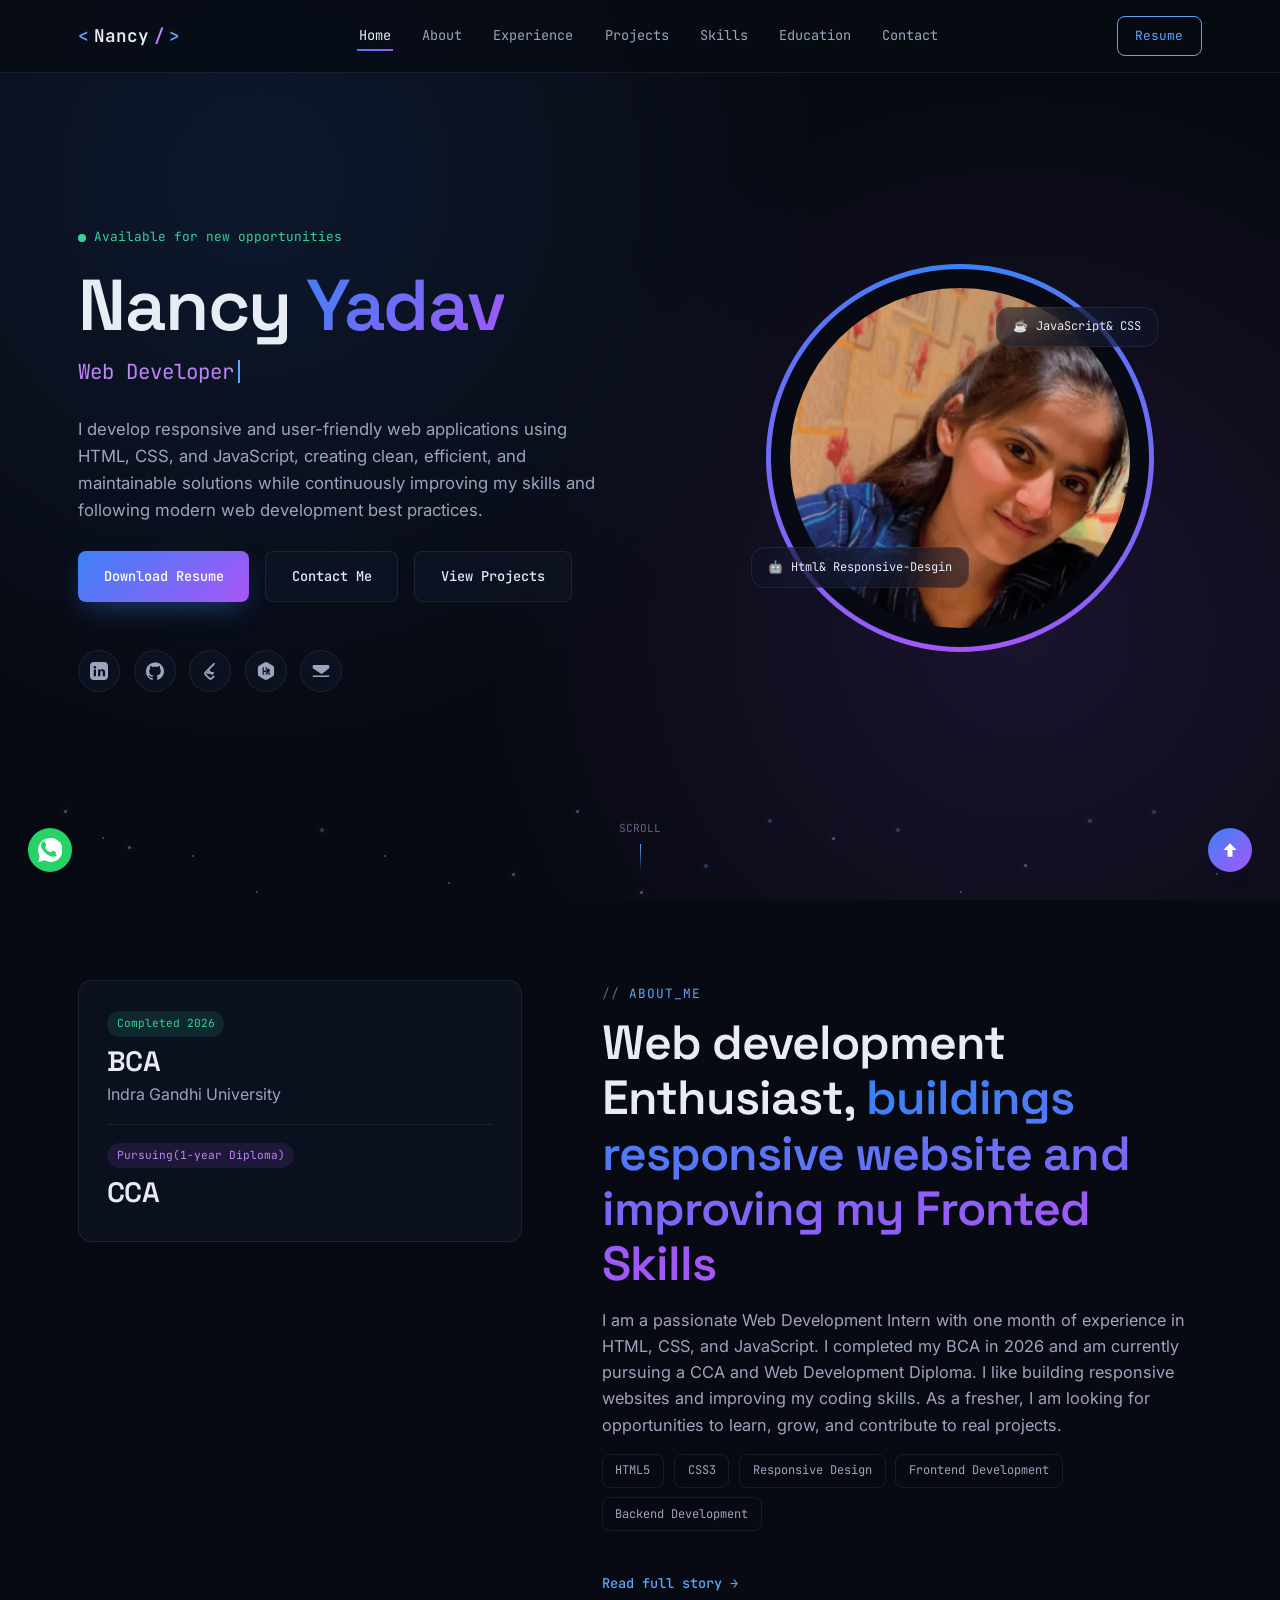
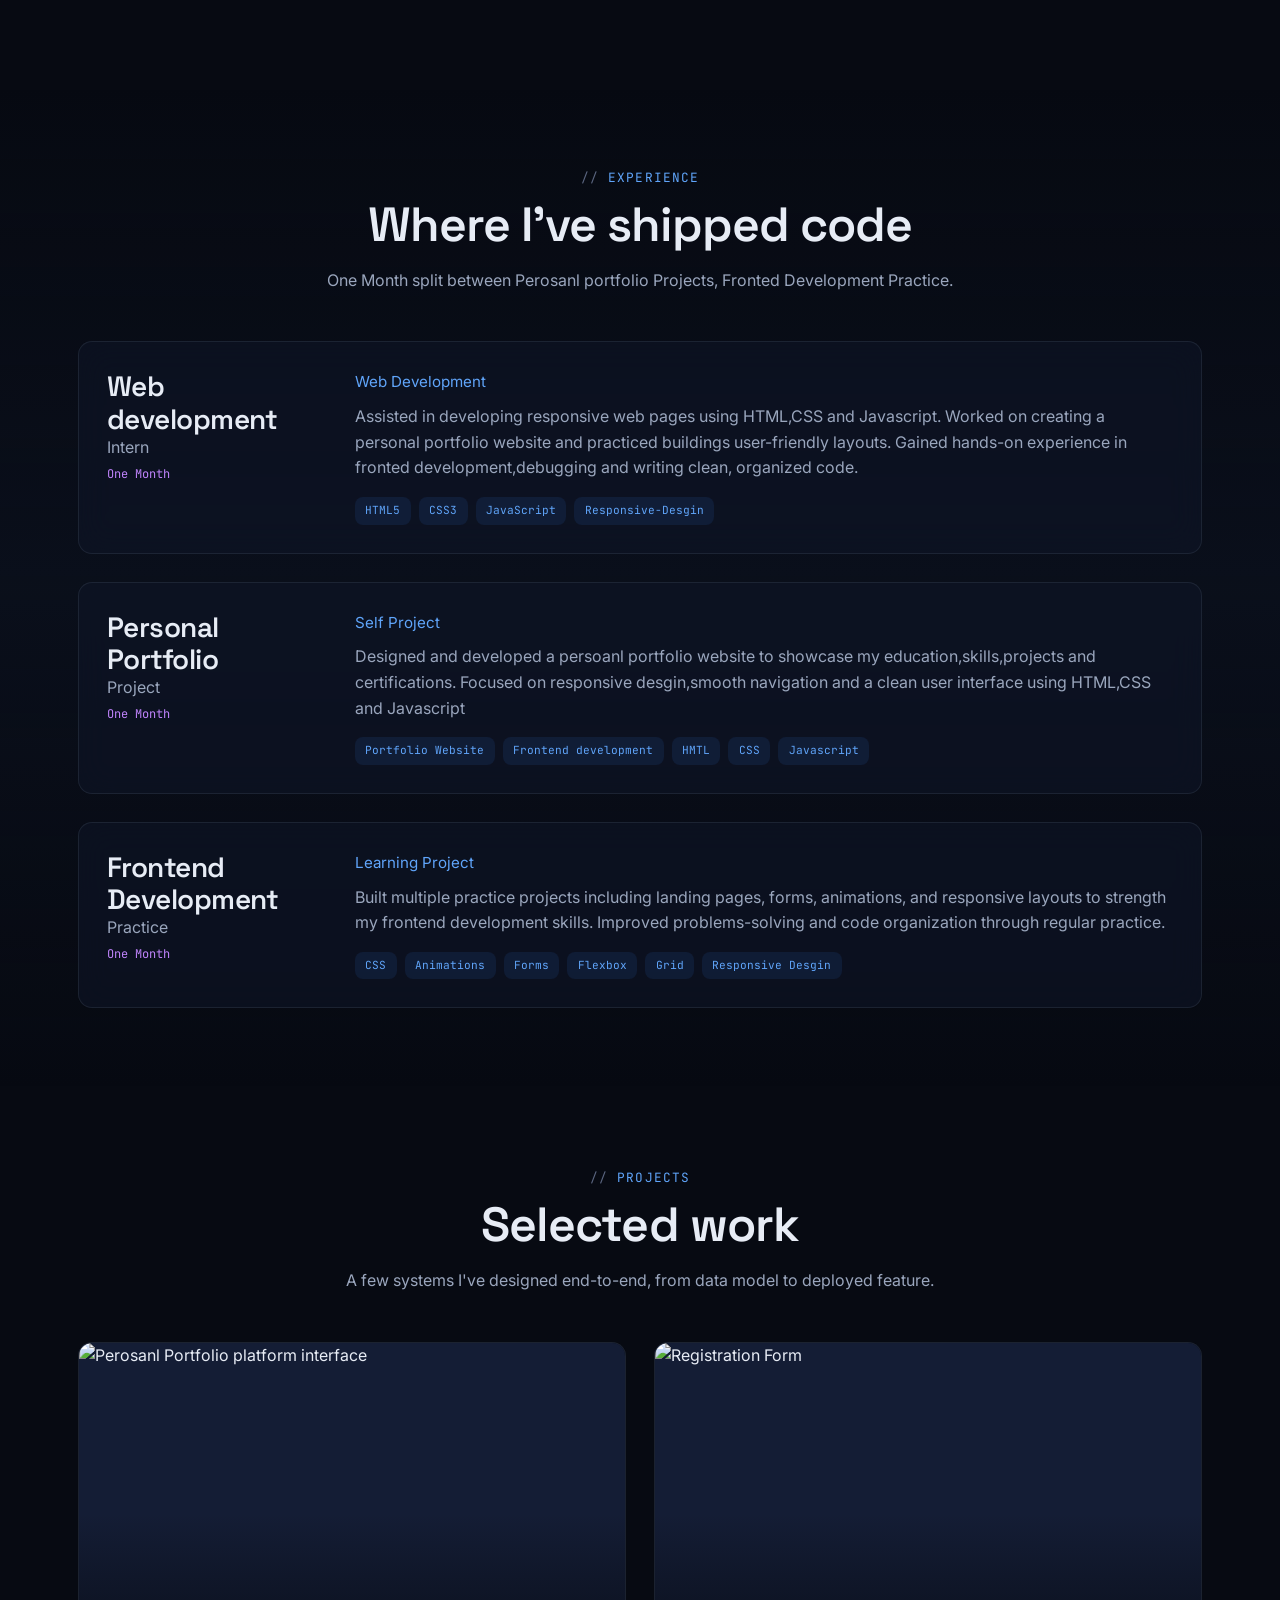
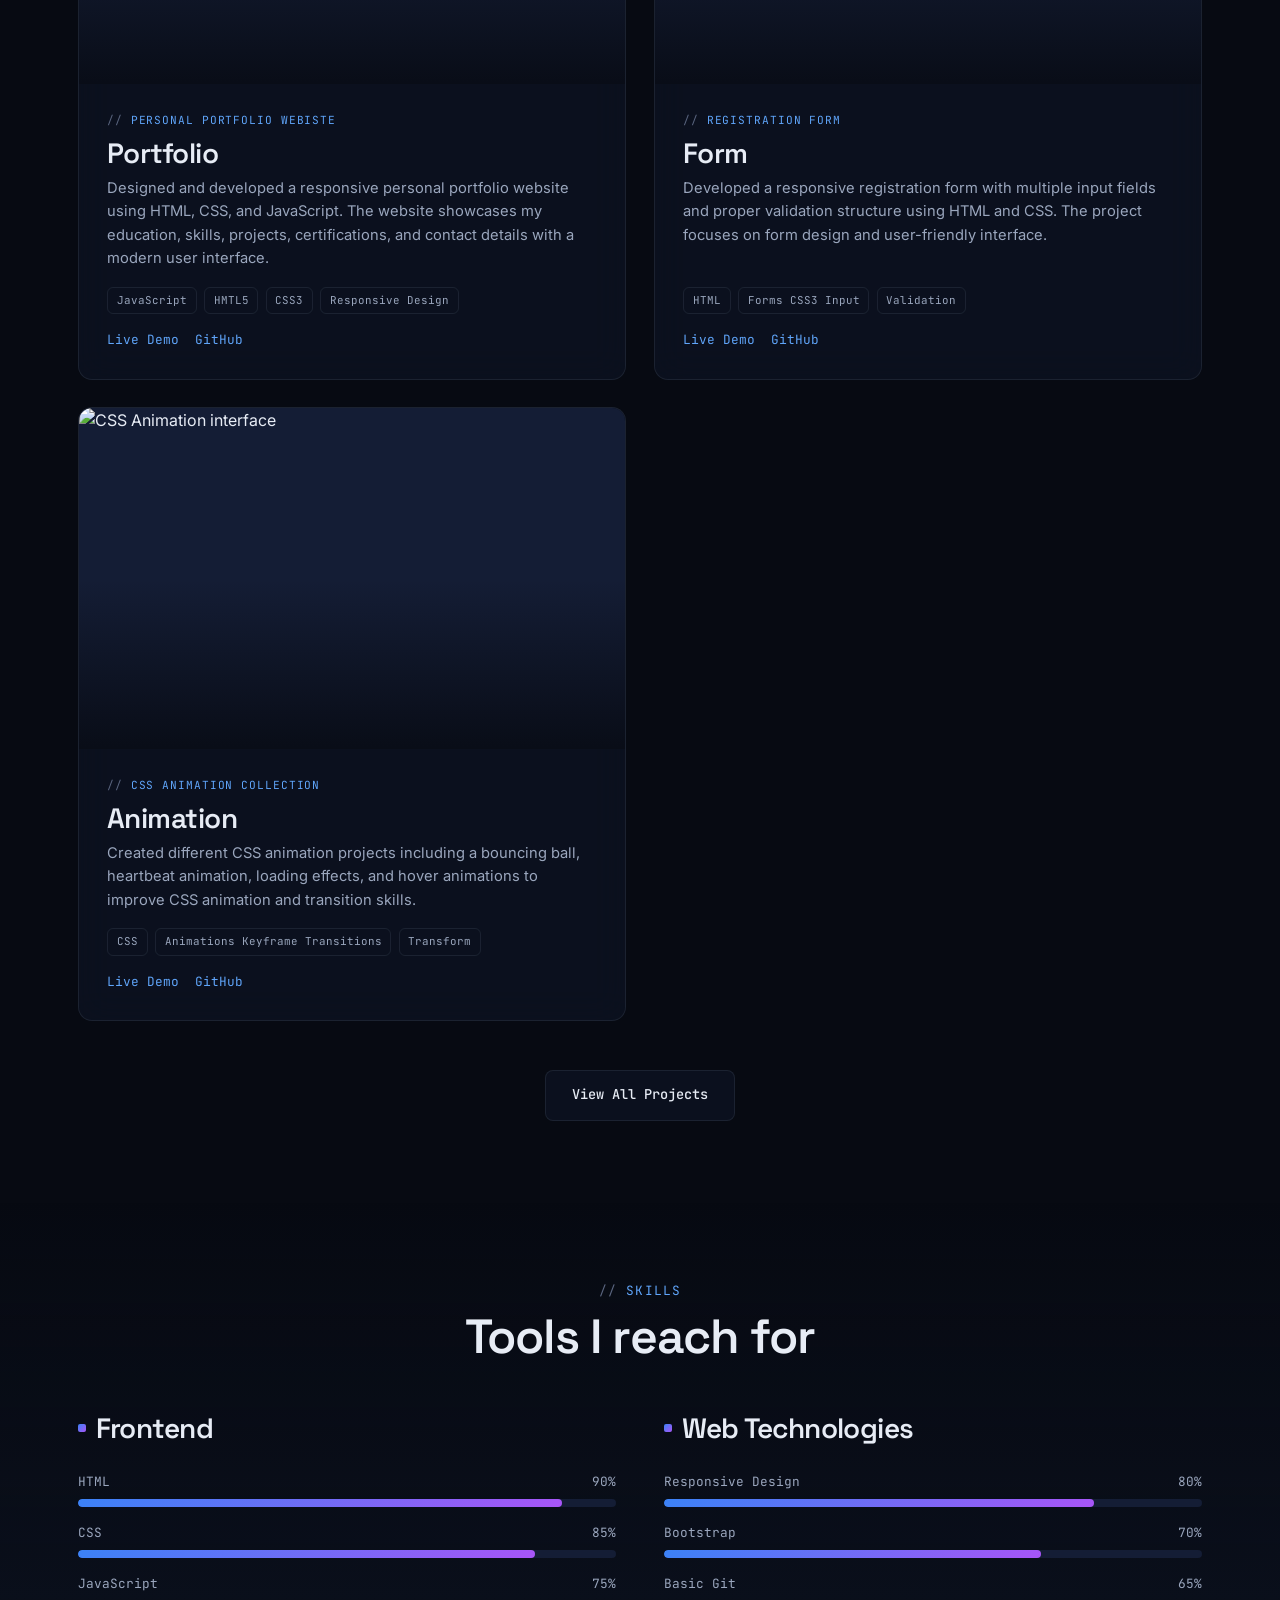
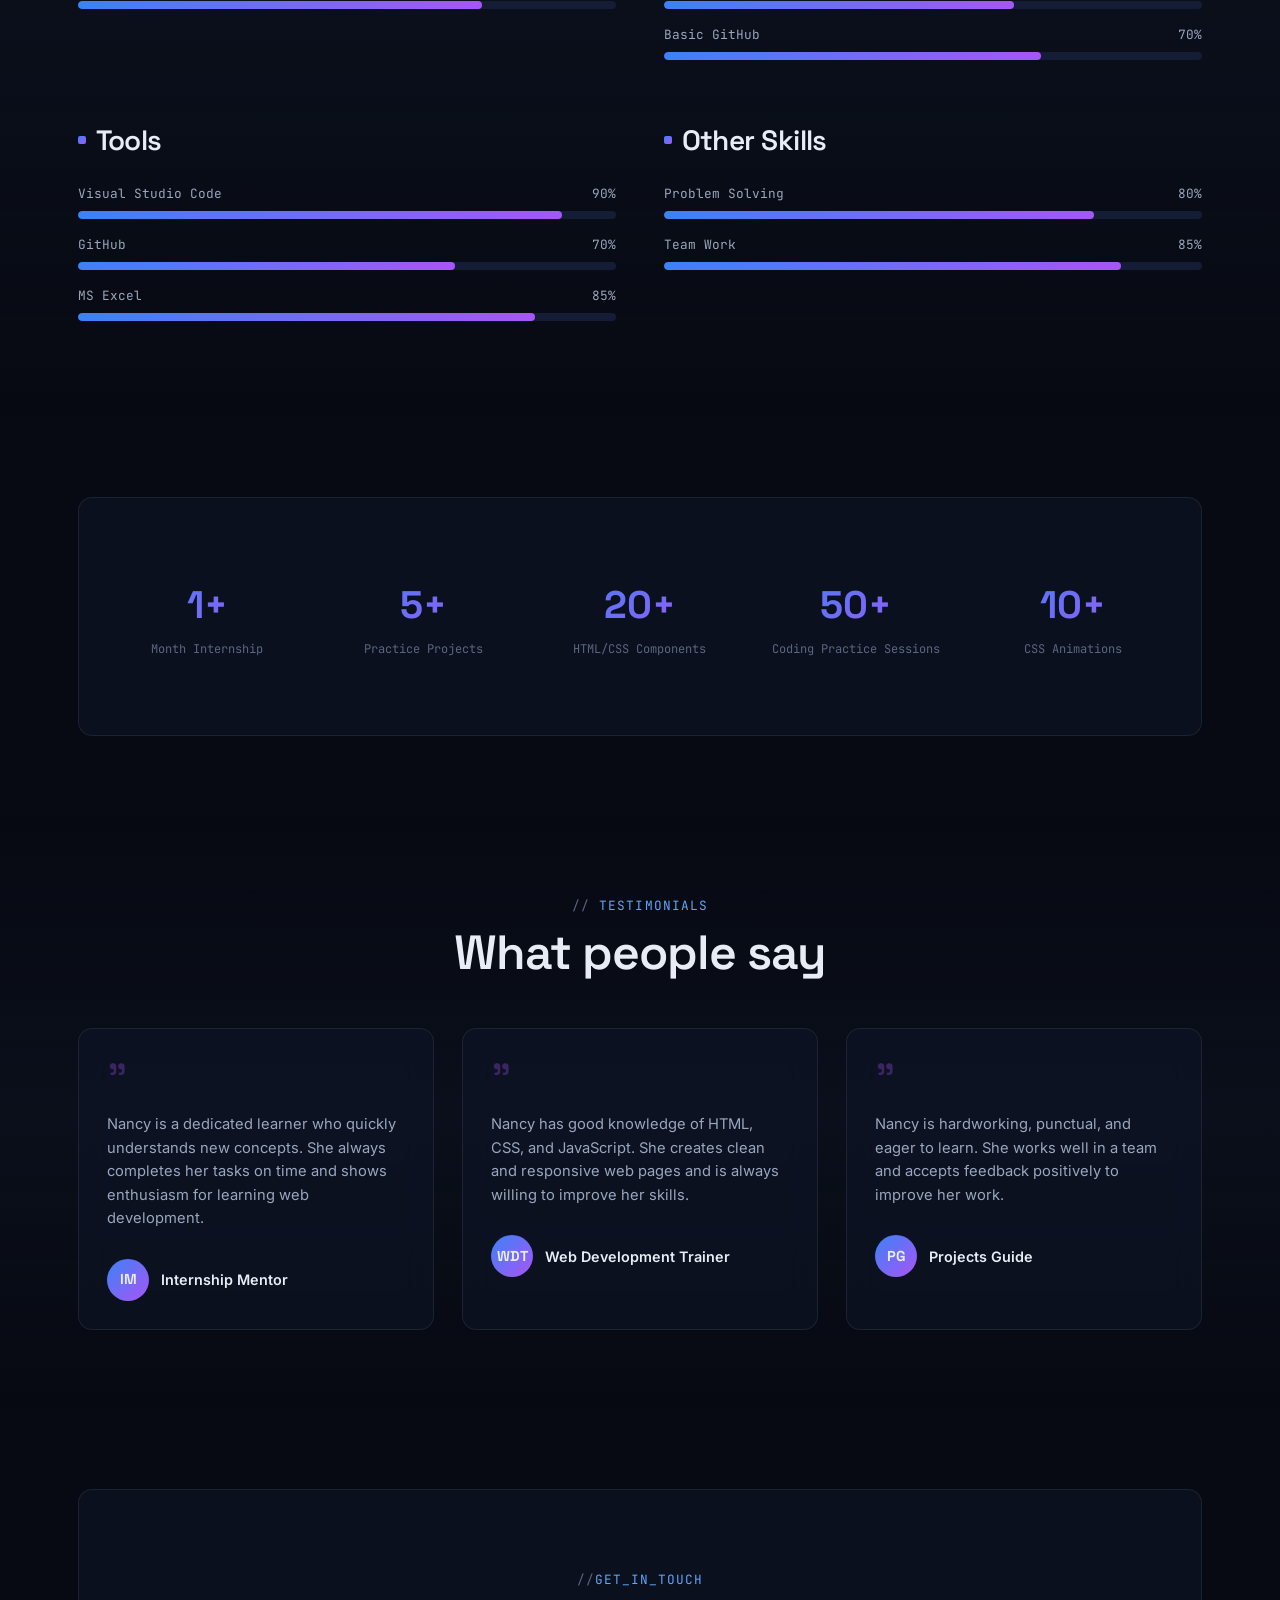
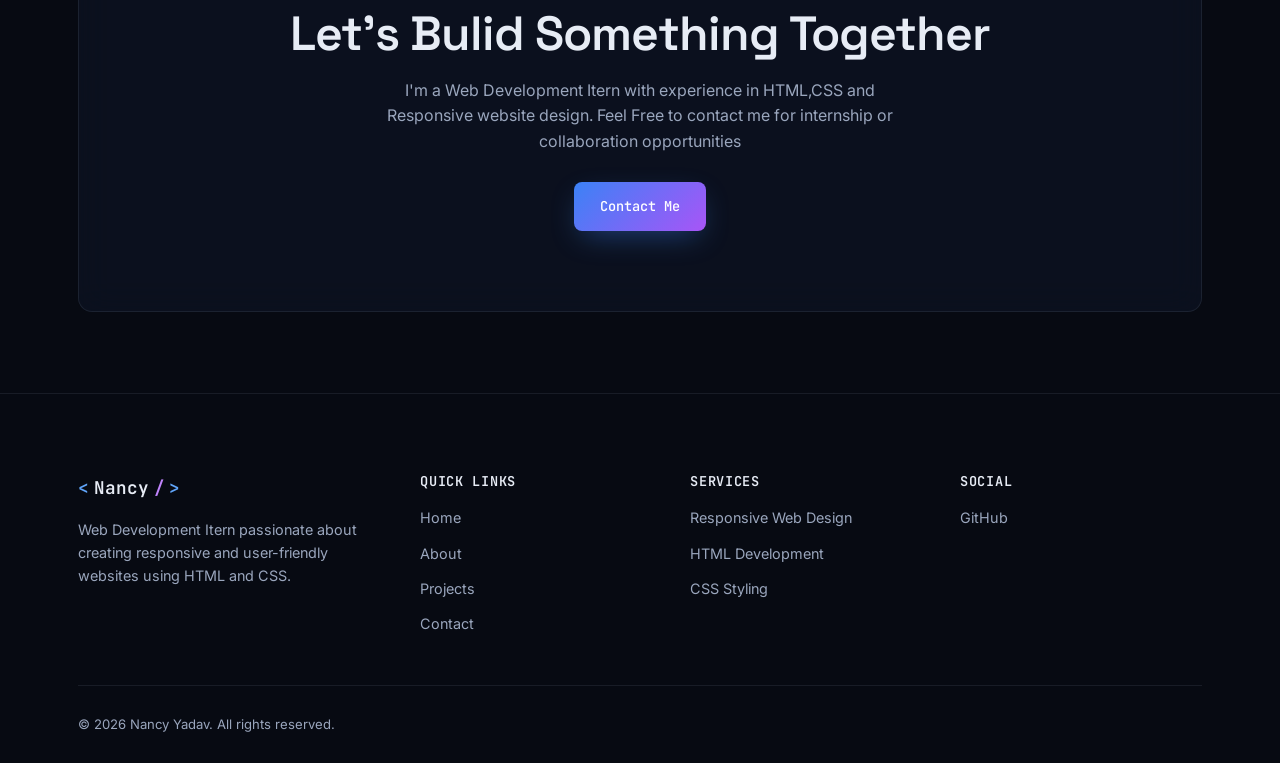
==== commit cef837cd: "Add files via upload" ====
--- a/index.html
+++ b/index.html
@@ -13,16 +13,16 @@
 
 
   <!-- Open Graph -->
-  <meta property="og:title" content="Kaushindar Chaudhary | Software Engineer & AI Engineer">
-  <meta property="og:description" content="Software Engineer, AI Engineer, Java Backend Developer and Trainer — explore my projects, experience and skills.">
+  <meta property="og:title" content="Nancy | Web developer portfolio">
+  <meta property="og:description" content="Nancy personal portfolio showcasing web Development projects, Html,CSS Javascript Skills, internship experience and reponsive website deigns.">
   <meta property="og:type" content="website">
   <meta property="og:url" content="https://kaushindar.dev/">
   <meta property="og:image" content="assets/images/profile.png">
 
   <!-- Twitter Card -->
   <meta name="twitter:card" content="summary_large_image">
-  <meta name="twitter:title" content="Kaushindar Chaudhary | Software Engineer & AI Engineer">
-  <meta name="twitter:description" content="Software Engineer, AI Engineer, Java Backend Developer and Trainer.">
+  <meta name="twitter:title" content="Nancy | Web developer portfolio">
+  <meta name="twitter:description" content="Nancy personal portfolio showcasing web Development projects, Html,CSS Javascript Skills, internship experience and reponsive website deigns.">
   <meta name="twitter:image" content="assets/images/profile.png">
 
   <!-- Favicon -->
@@ -73,7 +73,7 @@
         </ul>
 
         <div class="nav-cta">
-          <a href="assets/resume/Kaushindar_Resume.pdf" class="btn-resume-nav" download>Resume</a>
+          <a href="assets/resume/Nancy_Resume.pdf" class="btn-resume-nav" download>Resume</a>
           <label for="nav-toggle" class="nav-toggle-label" aria-label="Toggle menu">
             <span></span><span></span><span></span>
           </label>
@@ -103,7 +103,7 @@
           </p>
 
           <div class="hero-ctas">
-            <a href="assets/resume/Kaushindar_Resume.pdf" class="btn btn-primary" download>Download Resume</a>
+            <a href="assets/resume/Nancy_Resume.pdf" class="btn btn-primary" download>Download Resume</a>
             <a href="contact.html" class="btn btn-outline">Contact Me</a>
             <a href="projects.html" class="btn btn-outline">View Projects</a>
           </div>
@@ -131,7 +131,7 @@
           <div class="portrait-frame">
             <div class="portrait-ring" aria-hidden="true"></div>
             <div class="portrait-photo">
-              <img src="assets/images/profile.png" alt="Portrait of Kaushindar Chaudhary, Software Engineer and AI Engineer" width="360" height="360">
+              <img src="assets/images/profile.jpeg" alt="Portrait of Nancy, web development, HTMl,CSS, Javascript" width="380" height="380">
             </div>
             <div class="float-chip glass-panel chip-1"><span aria-hidden="true">☕</span> JavaScript&amp; CSS</div>
             <div class="float-chip glass-panel chip-2"><span aria-hidden="true">🤖</span> Html&amp; Responsive-Desgin</div>
@@ -264,7 +264,7 @@
         <div class="projects-grid">
           <article class="project-card glass-panel reveal-scale delay-1">
             <div class="project-thumb">
-              <img src="assets/images/project2.jpg" alt="Grapes Cab ride-hailing platform interface" loading="lazy">
+              <img src="assets/images/project1.png" alt="Perosanl Portfolio platform interface" loading="lazy">
             </div>
             <div class="project-body">
               <span class="mono-label">Personal Portfolio Webiste</span>
@@ -283,7 +283,7 @@
 
           <article class="project-card glass-panel reveal-scale delay-2">
             <div class="project-thumb">
-              <img src="assets/images/project3.jpg" alt="PujaShoppe e-commerce admin dashboard" loading="lazy">
+              <img src="assets/images/project2.png" alt="Registration Form" loading="lazy">
             </div>
             <div class="project-body">
               <span class="mono-label">Registration Form</span>
@@ -302,7 +302,7 @@
 
           <article class="project-card glass-panel reveal-scale delay-3">
             <div class="project-thumb">
-              <img src="assets/images/project4.jpg" alt="Doctor appointment booking system interface" loading="lazy">
+              <img src="assets/images/project3.png" alt="CSS Animation interface" loading="lazy">
             </div>
             <div class="project-body">
               <span class="mono-label">CSS Animation Collection</span>
@@ -536,7 +536,6 @@
             <li><a href="index.html#experience">Responsive Web Design</a></li>
             <li><a href="index.html#skills">HTML Development</a></li>
             <li><a href="index.html#experience">CSS Styling</a></li>
-            <li><a href="certifications.html">Landing Page Design</a></li>
           </ul>
         </div>
 
